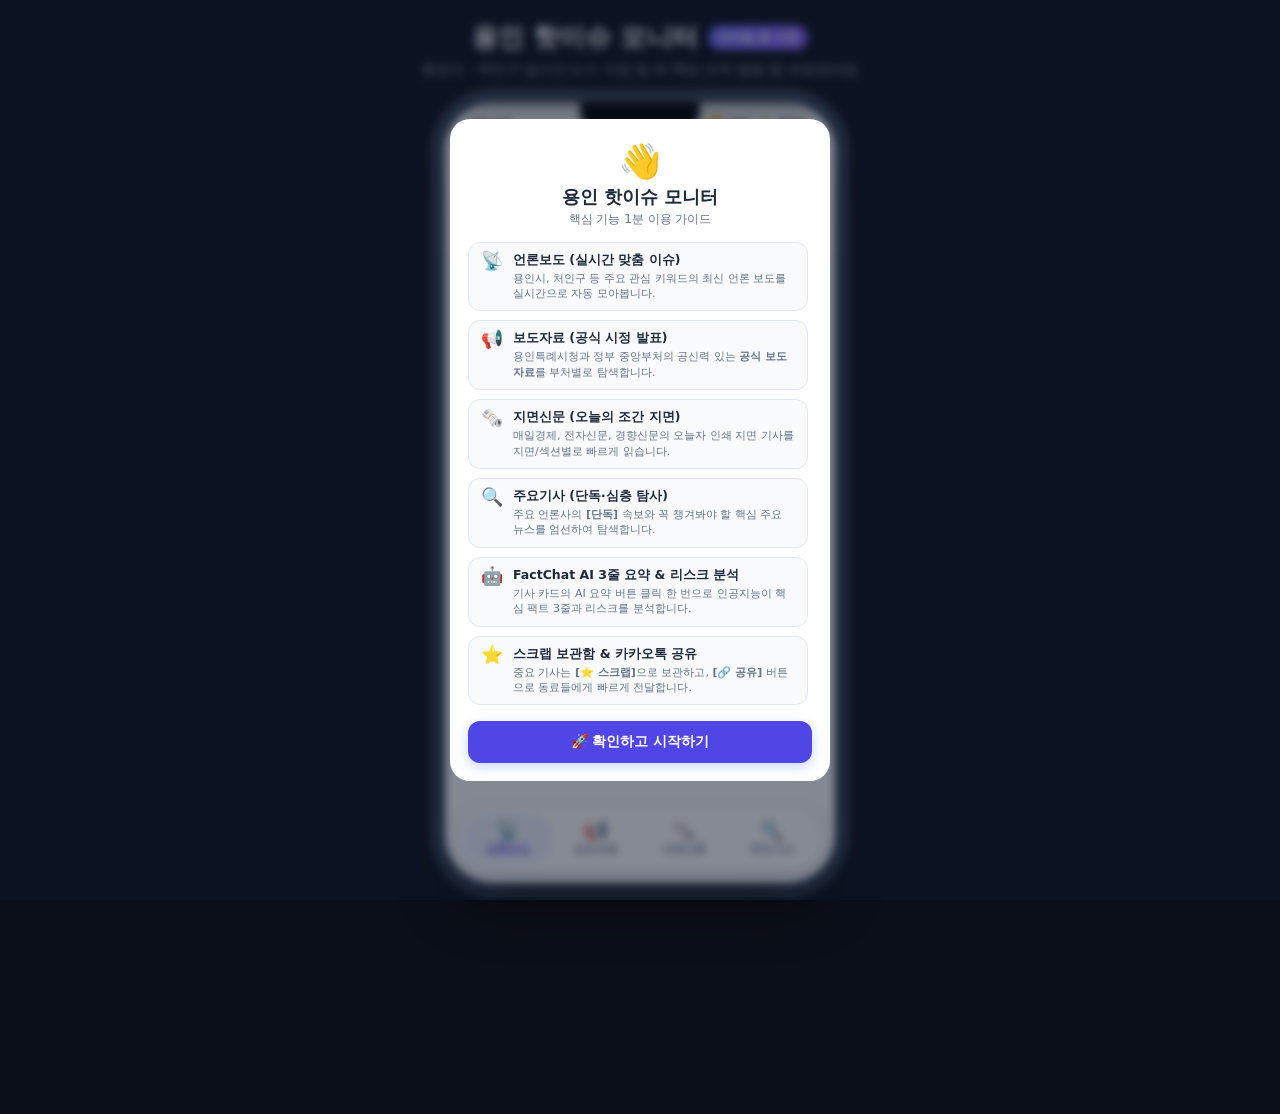
==== public/index.html @ 22effb54 "fix(paper): sort all sections by recency when 전체 면 is selected" ====
<!DOCTYPE html>
<html lang="ko">

<head>
  <meta charset="UTF-8">
  <meta name="viewport" content="width=device-width, initial-scale=1.0">
  <title>용인 핫이슈 모니터 - 모바일 앱 시연 프로토타입</title>

  <!-- PWA Meta Tags -->
  <link rel="manifest" href="manifest.json">
  <meta name="theme-color" content="#0b132b">
  <meta name="mobile-web-app-capable" content="yes">
  <meta name="apple-mobile-web-app-capable" content="yes">
  <meta name="apple-mobile-web-app-status-bar-style" content="black-translucent">
  <link rel="apple-touch-icon" href="apple-touch-icon.png">
  <link rel="icon" type="image/png" href="icon-512.png">
  <link rel="preconnect" href="https://fonts.googleapis.com">
  <link rel="preconnect" href="https://fonts.gstatic.com" crossorigin>
  <link
    href="https://fonts.googleapis.com/css2?family=Pretendard:wght@400;500;600;700;800&family=Outfit:wght@600;700;800&display=swap"
    rel="stylesheet">

  <!-- Modular Design System CSS -->
  <link rel="stylesheet" href="css/styles.css?v=3100">
</head>

<body>

  <div class="demo-header">
    <h1>용인 핫이슈 모니터 <span class="badge">모바일 앱 시연</span></h1>
    <p>용인시 · 처인구 실시간 뉴스 수집 및 AI 핵심 요약 알림 앱 프로토타입</p>
  </div>

  <!-- Mobile Frame Container -->
  <div class="phone-container">
    <div class="phone-notch"></div>

    <!-- Status Bar -->
    <div class="phone-status-bar">
      <span id="liveTime">09:41</span>
      <span>📶 5G 🔋 98%</span>
    </div>

    <!-- Simulated Push Notification Banner -->
    <div class="push-notification" id="pushBanner">
      <div class="push-icon">🔔</div>
      <div class="push-content">
        <div class="push-title">
          <span>[속보 알림] 처인구 이슈</span>
          <span class="push-time">방금 전</span>
        </div>
        <div class="push-desc">용인 처인구 반도체 클러스터 도로 확장 기본계획 최종 승인 발표!</div>
      </div>
    </div>

    <!-- App Main Screen -->
    <div class="app-screen">

      <!-- Top Header -->
      <div class="app-header">
        <div class="app-title-bar">
          <div class="app-logo">
            <img src="yongin_logo.png" alt="용인특례시 로고" class="app-logo-img">
            <div class="app-logo-text">이슈 알리미</div>
          </div>
          <div class="header-actions">
            <button class="icon-btn" onclick="switchNavTab('bookmark', this)" title="보관함 모아보기"
              style="position: relative;">
              ⭐
              <span id="headerScrapBadge"
                style="position: absolute; top: -4px; right: -4px; background: #EF4444; color: #FFF; font-size: 10px; font-weight: 800; padding: 1px 5px; border-radius: 10px; display: none;">0</span>
            </button>
            <button class="icon-btn" onclick="toggleSettingsModal()" title="알림 및 키워드 설정">
              ⚙️
            </button>
          </div>
        </div>

        <!-- Keyword Chips (Shown on realtime feed tab) -->
        <div class="keyword-chips" id="keywordChips">
          <!-- Rendered dynamically by app.js -->
        </div>
      </div>

      <!-- Paper View Header (Shown only on paper tab) -->
      <div class="etnews-header" id="etnewsHeader" style="display: none;">
        <div class="paper-provider-bar" id="paperProviderChips"
          style="display: flex; gap: 6px; overflow-x: auto; padding-bottom: 6px; margin-bottom: 6px;">
          <!-- Paper selection chips rendered by app.js -->
        </div>

        <div class="etnews-date-bar">
          <div class="etnews-date-label">
            <span>📅 지면 날짜:</span>
            <input type="date" id="etnewsDatePicker" onchange="onPaperDateChange(this.value)">
          </div>
          <button class="etnews-today-btn" onclick="setPaperToday()">오늘 자</button>
        </div>
        <div class="etnews-section-chips" id="etnewsSectionChips">
          <!-- Rendered dynamically -->
        </div>
      </div>

      <!-- Press View Header (Shown only on press tab for ministry chips) -->
      <div class="etnews-header" id="pressHeader" style="display: none; padding-top: 10px; padding-bottom: 10px;">
        <div class="etnews-section-chips" id="pressDeptChips">
          <!-- Rendered dynamically by app.js -->
        </div>
      </div>

      <!-- Top Refresh Progress Indicator -->
      <div class="refresh-progress-bar" id="refreshProgressBar"></div>

      <!-- Pull To Refresh Banner (Persistent across all tabs) -->
      <div class="ptr-banner" id="ptrBanner">
        <div class="ptr-status-indicator">
          <div class="ptr-icon-wrap">
            <svg class="ptr-icon ptr-arrow-svg" viewBox="0 0 24 24" width="16" height="16" fill="none" stroke="currentColor" stroke-width="2.2" stroke-linecap="round" stroke-linejoin="round">
              <line x1="12" y1="5" x2="12" y2="19"></line>
              <polyline points="19 12 12 19 5 12"></polyline>
            </svg>
            <svg class="ptr-icon ptr-spinner-svg" viewBox="0 0 24 24" width="16" height="16" fill="none">
              <circle cx="12" cy="12" r="9" stroke="currentColor" stroke-width="2.4" stroke-opacity="0.25"/>
              <path d="M12 3 A9 9 0 0 1 21 12" stroke="currentColor" stroke-width="2.4" stroke-linecap="round"/>
            </svg>
            <svg class="ptr-icon ptr-check-svg" viewBox="0 0 24 24" width="16" height="16" fill="none" stroke="currentColor" stroke-width="2.5" stroke-linecap="round" stroke-linejoin="round">
              <polyline points="20 6 9 17 4 12"></polyline>
            </svg>
          </div>
          <span class="ptr-text">아래로 당겨서 새로고침</span>
        </div>
      </div>

      <!-- Feed Container -->
      <div class="feed-container" id="feedContainer">
        <!-- Rendered dynamically by app.js -->
      </div>

      <!-- Bottom Navigation Bar (4 Main Content Categories) -->
      <div class="app-bottom-nav">
        <button class="nav-item active" data-tab="feed" onclick="switchNavTab('feed', this)">
          <span class="nav-icon">📡</span>
          <span>언론보도</span>
        </button>
        <button class="nav-item" data-tab="press" onclick="switchNavTab('press', this)">
          <span class="nav-icon">📢</span>
          <span>보도자료</span>
        </button>
        <button class="nav-item" data-tab="paper" onclick="switchNavTab('paper', this)">
          <span class="nav-icon">🗞️</span>
          <span>지면신문</span>
        </button>
        <button class="nav-item" data-tab="exclusive" onclick="switchNavTab('exclusive', this)">
          <span class="nav-icon">🔍</span>
          <span>주요기사</span>
        </button>
      </div>

      <!-- Bottom Sheet Modal for Notification & Keyword Settings -->
      <div class="modal-overlay" id="settingsModal">
        <div class="modal-content">
          <div class="modal-head">
            <h3>⚙️ 모니터링 & 키워드 설정</h3>
            <button class="modal-close" onclick="toggleSettingsModal()">✕</button>
          </div>

          <div style="margin-top: 4px;">
            <h4 style="font-size: 13px; font-weight: 700; color: var(--text-main); margin-bottom: 8px;">📌 모니터링 키워드 관리
            </h4>
            <div style="display: flex; gap: 6px; flex-wrap: wrap;" id="settingsKeywordChips">
              <!-- Dynamically rendered -->
            </div>
          </div>

          <!-- FactChat API Key Setting Section -->
          <div style="margin-top: 16px; padding-top: 14px; border-top: 1px solid #E2E8F0;">
            <div style="display: flex; align-items: center; justify-content: space-between; margin-bottom: 6px;">
              <h4
                style="font-size: 13px; font-weight: 700; color: var(--text-main); display: flex; align-items: center; gap: 4px;">
                🔑 사내 FactChat API 개인 키 설정
              </h4>
              <span id="factchatKeyBadge" class="api-key-badge warning">⚠️ 키 입력 필요</span>
            </div>

            <div style="display: flex; gap: 6px; margin-bottom: 6px;">
              <div style="position: relative; flex: 1;">
                <input type="password" id="factchatApiKeyInput" value="" placeholder="사내 FactChat API 키 입력"
                  style="width: 100%; padding: 8px 30px 8px 10px; border: 1px solid #CBD5E1; border-radius: 8px; font-size: 12px; font-family: monospace;">
                <button type="button" onclick="togglePasswordVisibility()"
                  style="position: absolute; right: 8px; top: 50%; transform: translateY(-50%); background: none; border: none; font-size: 14px; cursor: pointer; color: #64748B;"
                  title="키 보이기/숨기기">👁️</button>
              </div>
              <button type="button" onclick="saveFactchatKey()"
                style="background: var(--primary); color: white; border: none; padding: 0 12px; border-radius: 8px; font-size: 12px; font-weight: 700; cursor: pointer;">저장</button>
            </div>

            <!-- Key Guidance Box -->
            <div class="api-guidance-box">
              💡 <strong>사내 FactChat API 키가 없으신가요?</strong><br>
              사내 포털에서 개인 발급키를 발급받아 입력하시면 AI 3줄 요약이 가동됩니다.
            </div>

            <!-- Install Guide Button -->
            <div style="margin-top: 14px; padding-top: 12px; border-top: 1px solid #E2E8F0; text-align: center;">
              <button type="button" onclick="openInstallModal()"
                style="width: 100%; background: linear-gradient(135deg, #2563EB, #1D4ED8); color: white; border: none; padding: 10px 14px; border-radius: 10px; font-size: 12.5px; font-weight: 700; cursor: pointer; box-shadow: 0 4px 10px rgba(37,99,235,0.2);">
                📲 스마트폰 홈 화면에 바로가기 앱 추가 (가이드)
              </button>
            </div>

            <!-- Reset Cache Button for Testing First-Time Experience -->
            <div style="margin-top: 10px; text-align: center;">
              <button type="button" onclick="resetAppCache()"
                style="background: #F1F5F9; color: #475569; border: 1px solid #CBD5E1; padding: 7px 14px; border-radius: 8px; font-size: 11.5px; font-weight: 700; cursor: pointer;">
                🧹 로컬 저장소 캐시 초기화
              </button>
            </div>
          </div>
        </div>
      </div>

    </div>
  </div>

  <!-- First-Time User Onboarding Guide Modal -->
  <div class="modal-overlay" id="onboardingModal" style="z-index: 10000; align-items: center; justify-content: center; padding: 16px;">
    <div class="modal-content" style="max-width: 380px; width: 100%; padding: 22px 18px 18px; border-radius: 20px; text-align: center; max-height: 85vh; display: flex; flex-direction: column;">
      
      <div style="font-size: 34px; margin-bottom: 4px;">👋</div>
      <h3 style="font-size: 18px; font-weight: 800; color: var(--text-main); margin-bottom: 2px;">용인 핫이슈 모니터</h3>
      <p style="font-size: 12px; color: var(--text-sub); margin-bottom: 14px;">핵심 기능 1분 이용 가이드</p>

      <div style="display: flex; flex-direction: column; gap: 9px; text-align: left; margin-bottom: 16px; overflow-y: auto; padding-right: 4px; flex: 1;">
        
        <!-- 1. 언론보도 -->
        <div style="display: flex; gap: 10px; align-items: flex-start; background: #F8FAFC; padding: 9px 12px; border-radius: 12px; border: 1px solid #E2E8F0;">
          <span style="font-size: 18px; line-height: 1;">📡</span>
          <div>
            <div style="font-size: 12.5px; font-weight: 700; color: #1E293B;">언론보도 (실시간 맞춤 이슈)</div>
            <div style="font-size: 11px; color: #64748B; margin-top: 2px; line-height: 1.4;">용인시, 처인구 등 주요 관심 키워드의 최신 언론 보도를 실시간으로 자동 모아봅니다.</div>
          </div>
        </div>

        <!-- 2. 보도자료 -->
        <div style="display: flex; gap: 10px; align-items: flex-start; background: #F8FAFC; padding: 9px 12px; border-radius: 12px; border: 1px solid #E2E8F0;">
          <span style="font-size: 18px; line-height: 1;">📢</span>
          <div>
            <div style="font-size: 12.5px; font-weight: 700; color: #1E293B;">보도자료 (공식 시정 발표)</div>
            <div style="font-size: 11px; color: #64748B; margin-top: 2px; line-height: 1.4;">용인특례시청과 정부 중앙부처의 공신력 있는 <strong>공식 보도자료</strong>를 부처별로 탐색합니다.</div>
          </div>
        </div>

        <!-- 3. 지면신문 -->
        <div style="display: flex; gap: 10px; align-items: flex-start; background: #F8FAFC; padding: 9px 12px; border-radius: 12px; border: 1px solid #E2E8F0;">
          <span style="font-size: 18px; line-height: 1;">🗞️</span>
          <div>
            <div style="font-size: 12.5px; font-weight: 700; color: #1E293B;">지면신문 (오늘의 조간 지면)</div>
            <div style="font-size: 11px; color: #64748B; margin-top: 2px; line-height: 1.4;">매일경제, 전자신문, 경향신문의 오늘자 인쇄 지면 기사를 지면/섹션별로 빠르게 읽습니다.</div>
          </div>
        </div>

        <!-- 4. 주요기사 -->
        <div style="display: flex; gap: 10px; align-items: flex-start; background: #F8FAFC; padding: 9px 12px; border-radius: 12px; border: 1px solid #E2E8F0;">
          <span style="font-size: 18px; line-height: 1;">🔍</span>
          <div>
            <div style="font-size: 12.5px; font-weight: 700; color: #1E293B;">주요기사 (단독·심층 탐사)</div>
            <div style="font-size: 11px; color: #64748B; margin-top: 2px; line-height: 1.4;">주요 언론사의 <strong>[단독]</strong> 속보와 꼭 챙겨봐야 할 핵심 주요 뉴스를 엄선하여 탐색합니다.</div>
          </div>
        </div>

        <!-- 5. FactChat AI 3줄 요약 -->
        <div style="display: flex; gap: 10px; align-items: flex-start; background: #F8FAFC; padding: 9px 12px; border-radius: 12px; border: 1px solid #E2E8F0;">
          <span style="font-size: 18px; line-height: 1;">🤖</span>
          <div>
            <div style="font-size: 12.5px; font-weight: 700; color: #1E293B;">FactChat AI 3줄 요약 & 리스크 분석</div>
            <div style="font-size: 11px; color: #64748B; margin-top: 2px; line-height: 1.4;">기사 카드의 AI 요약 버튼 클릭 한 번으로 인공지능이 핵심 팩트 3줄과 리스크를 분석합니다.</div>
          </div>
        </div>

        <!-- 6. 스크랩 & 카톡 공유 -->
        <div style="display: flex; gap: 10px; align-items: flex-start; background: #F8FAFC; padding: 9px 12px; border-radius: 12px; border: 1px solid #E2E8F0;">
          <span style="font-size: 18px; line-height: 1;">⭐</span>
          <div>
            <div style="font-size: 12.5px; font-weight: 700; color: #1E293B;">스크랩 보관함 & 카카오톡 공유</div>
            <div style="font-size: 11px; color: #64748B; margin-top: 2px; line-height: 1.4;">중요 기사는 <strong>[⭐ 스크랩]</strong>으로 보관하고, <strong>[🔗 공유]</strong> 버튼으로 동료들에게 빠르게 전달합니다.</div>
          </div>
        </div>

      </div>

      <button type="button" onclick="closeOnboardingModal()"
        style="width: 100%; background: var(--primary); color: white; border: none; padding: 12px; border-radius: 12px; font-size: 14px; font-weight: 800; cursor: pointer; box-shadow: 0 4px 12px rgba(37,99,235,0.25);">
        🚀 확인하고 시작하기
      </button>

    </div>
  </div>

  <!-- Smartphone Home Screen Install Guide Modal -->
  <div class="modal-overlay" id="installModal" style="z-index: 10001; align-items: center; justify-content: center; padding: 16px;">
    <div class="modal-content" style="max-width: 400px; width: 100%; padding: 22px 18px 18px; border-radius: 20px; text-align: center; max-height: 88vh; display: flex; flex-direction: column;">
      
      <div style="display: flex; justify-content: space-between; align-items: center; margin-bottom: 12px;">
        <h3 style="font-size: 17px; font-weight: 800; color: var(--text-main); margin: 0;">📲 홈 화면 앱 추가 안내</h3>
        <button type="button" onclick="closeInstallModal()" style="background: none; border: none; font-size: 20px; cursor: pointer; color: #94A3B8;">✕</button>
      </div>

      <div style="display: flex; gap: 8px; margin-bottom: 14px; background: #F1F5F9; padding: 4px; border-radius: 10px;">
        <button id="tabIosBtn" onclick="switchInstallTab('ios')" style="flex: 1; padding: 8px; border: none; border-radius: 8px; font-size: 12px; font-weight: 700; background: white; color: #1E293B; cursor: pointer; box-shadow: 0 2px 4px rgba(0,0,0,0.06);">🍏 아이폰 (iOS)</button>
        <button id="tabAndroidBtn" onclick="switchInstallTab('android')" style="flex: 1; padding: 8px; border: none; border-radius: 8px; font-size: 12px; font-weight: 700; background: transparent; color: #64748B; cursor: pointer;">🤖 안드로이드 (삼성/크롬)</button>
      </div>

      <!-- iOS Guide -->
      <div id="installIosGuide" style="text-align: left; font-size: 12px; line-height: 1.5; color: #334155; overflow-y: auto; flex: 1; padding-right: 4px;">
        <div style="background: #EFF6FF; border: 1px solid #BFDBFE; padding: 10px; border-radius: 10px; margin-bottom: 10px; color: #1E40AF; font-size: 11.5px;">
          💡 <strong>카카오톡 링크로 접속하셨나요?</strong><br>
          우측 하단 [···] 터치 ➔ <strong>[다른 브라우저(Safari)로 열기]</strong>를 선택한 후 진행해 주세요!
        </div>
        <div style="display: flex; flex-direction: column; gap: 9px;">
          <div style="display: flex; gap: 10px; align-items: center; background: #F8FAFC; padding: 10px; border-radius: 10px; border: 1px solid #E2E8F0;">
            <span style="font-size: 20px;">1️⃣</span>
            <div>Safari 하단 중앙 <strong>공유 버튼 (⬆️)</strong> 클릭</div>
          </div>
          <div style="display: flex; gap: 10px; align-items: center; background: #F8FAFC; padding: 10px; border-radius: 10px; border: 1px solid #E2E8F0;">
            <span style="font-size: 20px;">2️⃣</span>
            <div>메뉴를 스크롤하여 <strong>[홈 화면에 추가 ➕]</strong> 선택</div>
          </div>
          <div style="display: flex; gap: 10px; align-items: center; background: #F8FAFC; padding: 10px; border-radius: 10px; border: 1px solid #E2E8F0;">
            <span style="font-size: 20px;">3️⃣</span>
            <div>우측 상단 <strong>[추가]</strong> 터치 ➔ 바탕화면에 앱 생성!</div>
          </div>
        </div>
      </div>

      <!-- Android Guide -->
      <div id="installAndroidGuide" style="display: none; text-align: left; font-size: 12px; line-height: 1.5; color: #334155; overflow-y: auto; flex: 1; padding-right: 4px;">
        <div style="background: #EFF6FF; border: 1px solid #BFDBFE; padding: 10px; border-radius: 10px; margin-bottom: 10px; color: #1E40AF; font-size: 11.5px;">
          💡 <strong>카카오톡 링크로 접속하셨나요?</strong><br>
          우측 하단 [···] 터치 ➔ <strong>[다른 브라우저(삼성인터넷/Chrome)로 열기]</strong>를 선택해 주세요!
        </div>
        <div style="display: flex; flex-direction: column; gap: 9px;">
          <div style="display: flex; gap: 10px; align-items: center; background: #F8FAFC; padding: 10px; border-radius: 10px; border: 1px solid #E2E8F0;">
            <span style="font-size: 20px;">1️⃣</span>
            <div>브라우저 <strong>메뉴 버튼 (⋮ 또는 ≡)</strong> 클릭</div>
          </div>
          <div style="display: flex; gap: 10px; align-items: center; background: #F8FAFC; padding: 10px; border-radius: 10px; border: 1px solid #E2E8F0;">
            <span style="font-size: 20px;">2️⃣</span>
            <div><strong>[현재 페이지 추가]</strong> ➔ <strong>[홈 화면]</strong> (또는 <strong>[앱 설치]</strong>)</div>
          </div>
          <div style="display: flex; gap: 10px; align-items: center; background: #F8FAFC; padding: 10px; border-radius: 10px; border: 1px solid #E2E8F0;">
            <span style="font-size: 20px;">3️⃣</span>
            <div><strong>[추가]</strong> 터치 ➔ 바탕화면에 바로가기 생성!</div>
          </div>
        </div>
      </div>

      <button type="button" onclick="closeInstallModal()"
        style="margin-top: 14px; width: 100%; background: #475569; color: white; border: none; padding: 11px; border-radius: 10px; font-size: 13px; font-weight: 700; cursor: pointer;">
        닫기
      </button>

    </div>
  </div>

  <!-- Deep Module Scripts -->
  <script src="js/storage.js?v=3100"></script>
  <script src="js/api.js?v=3100"></script>
  <script src="js/app.js?v=3200"></script>
</body>

</html>
---- public/css/styles.css ----
:root {
  --primary: #4F46E5;
  --primary-hover: #4338CA;
  --primary-light: #EEF2FF;
  --accent-red: #EF4444;
  --accent-green: #10B981;
  --bg-dark: #0F172A;
  --card-bg: #FFFFFF;
  --text-main: #1E293B;
  --text-sub: #64748B;
  --text-light: #94A3B8;
  --border-color: #E2E8F0;
}

* { box-sizing: border-box; margin: 0; padding: 0; font-family: 'Pretendard', -apple-system, BlinkMacSystemFont, system-ui, Roboto, sans-serif; }

body {
  background-color: #0B0F19;
  color: #F8FAFC;
  min-height: 100vh;
  display: flex;
  flex-direction: column;
  align-items: center;
  justify-content: center;
  padding: 20px;
}

.demo-header {
  text-align: center;
  margin-bottom: 24px;
}

.demo-header h1 {
  font-size: 26px;
  font-weight: 800;
  color: #FFFFFF;
  margin-bottom: 6px;
  display: flex;
  align-items: center;
  justify-content: center;
  gap: 10px;
}

.demo-header h1 .badge {
  background: linear-gradient(135deg, #6366F1, #8B5CF6);
  font-size: 12px;
  padding: 4px 10px;
  border-radius: 20px;
  font-weight: 700;
}

.demo-header p {
  color: #94A3B8;
  font-size: 14px;
}

/* Mobile Device Outer Frame */
.phone-container {
  position: relative;
  width: 390px;
  height: 780px;
  background: #1E293B;
  border-radius: 48px;
  box-shadow: 0 25px 60px -15px rgba(0, 0, 0, 0.7), 0 0 0 12px #334155, 0 0 0 14px #475569;
  overflow: hidden;
  display: flex;
  flex-direction: column;
}

/* Status Bar */
.phone-status-bar {
  height: 44px;
  background: #FFFFFF;
  display: flex;
  justify-content: space-between;
  align-items: center;
  padding: 0 24px;
  font-size: 14px;
  font-weight: 700;
  color: #0F172A;
  z-index: 10;
}

.phone-notch {
  width: 120px;
  height: 24px;
  background: #000000;
  border-radius: 0 0 14px 14px;
  position: absolute;
  top: 0;
  left: 50%;
  transform: translateX(-50%);
  z-index: 11;
}

/* Simulated Push Notification Banner */
.push-notification {
  position: absolute;
  top: 12px;
  left: 16px;
  right: 16px;
  background: rgba(15, 23, 42, 0.95);
  backdrop-filter: blur(10px);
  border: 1px solid rgba(255, 255, 255, 0.15);
  border-radius: 18px;
  padding: 14px;
  box-shadow: 0 12px 30px rgba(0, 0, 0, 0.4);
  z-index: 100;
  display: flex;
  align-items: flex-start;
  gap: 12px;
  transform: translateY(-120%);
  transition: transform 0.4s cubic-bezier(0.175, 0.885, 0.32, 1.275);
}

.push-notification.show {
  transform: translateY(0);
}

.push-icon {
  width: 36px;
  height: 36px;
  background: linear-gradient(135deg, #EF4444, #F59E0B);
  border-radius: 10px;
  display: flex;
  align-items: center;
  justify-content: center;
  font-size: 18px;
  flex-shrink: 0;
}

.push-content {
  flex: 1;
}

.push-title {
  font-size: 13px;
  font-weight: 700;
  color: #FFFFFF;
  display: flex;
  justify-content: space-between;
  margin-bottom: 2px;
}

.push-time {
  font-size: 11px;
  color: #94A3B8;
  font-weight: 400;
}

.push-desc {
  font-size: 12px;
  color: #CBD5E1;
  line-height: 1.4;
}

/* Main App Screen */
.app-screen {
  flex: 1;
  min-height: 0;
  max-height: 100%;
  background: #F8FAFC;
  display: flex;
  flex-direction: column;
  overflow: hidden;
  position: relative;
}

/* App Header */
.app-header {
  background: #FFFFFF;
  padding: 12px 16px 10px;
  border-bottom: 1px solid #E2E8F0;
  flex-shrink: 0;
}

.app-title-bar {
  display: flex;
  align-items: center;
  justify-content: space-between;
  margin-bottom: 10px;
}

.app-logo {
  display: flex;
  align-items: center;
  gap: 8px;
}

.app-logo-img {
  height: 25px;
  width: auto;
  object-fit: contain;
  display: block;
}

.app-logo-text {
  font-size: 15px;
  font-weight: 800;
  color: #1E293B;
  letter-spacing: -0.03em;
  line-height: 25px;
  display: flex;
  align-items: center;
}

.header-actions {
  display: flex;
  align-items: center;
  gap: 10px;
}

.icon-btn {
  background: #F1F5F9;
  border: none;
  width: 36px;
  height: 36px;
  border-radius: 50%;
  display: flex;
  align-items: center;
  justify-content: center;
  font-size: 16px;
  cursor: pointer;
  position: relative;
  transition: background 0.2s;
}

.icon-btn:hover { background: #E2E8F0; }

.icon-btn .badge-dot {
  position: absolute;
  top: 6px;
  right: 6px;
  width: 8px;
  height: 8px;
  background: var(--accent-red);
  border-radius: 50%;
}

/* Keyword Pill Badges */
.keyword-chips {
  display: flex;
  flex-wrap: wrap;
  align-items: center;
  gap: 8px 6px;
  padding: 4px 0 6px 0;
  max-width: 100%;
}

.chip {
  background: #F1F5F9;
  color: #334155;
  padding: 6px 12px;
  border-radius: 18px;
  font-size: 13px;
  font-weight: 600;
  white-space: nowrap;
  display: inline-flex;
  align-items: center;
  gap: 4px;
  cursor: pointer;
  border: 1px solid #E2E8F0;
  transition: all 0.2s ease;
}

.chip:hover {
  background: #E2E8F0;
  color: #0F172A;
}

.chip.active {
  background: var(--primary, #0052CC);
  color: #FFFFFF;
  border-color: var(--primary, #0052CC);
  box-shadow: 0 2px 6px rgba(0, 82, 204, 0.25);
}

.chip-delete {
  margin-left: 4px;
  font-weight: 700;
  font-size: 12px;
  color: #94A3B8;
  cursor: pointer;
  border-radius: 50%;
  width: 16px;
  height: 16px;
  display: inline-flex;
  align-items: center;
  justify-content: center;
  transition: all 0.2s;
}

.chip.active .chip-delete {
  color: rgba(255, 255, 255, 0.8);
}

.chip.active .chip-delete:hover {
  color: #FFFFFF;
  background: rgba(255, 255, 255, 0.2);
}

.chip-add {
  background: #EFF6FF;
  color: #2563EB;
  border: 1px dashed #93C5FD;
  padding: 6px 12px;
  border-radius: 18px;
  font-size: 12px;
  font-weight: 700;
  cursor: pointer;
  display: inline-flex;
  align-items: center;
  transition: all 0.2s ease;
}

.chip-add:hover {
  background: #DBEAFE;
}

.chip-delete:hover {
  color: #EF4444 !important;
  background: rgba(239, 68, 68, 0.15);
}

.chip.active .chip-delete:hover {
  color: #FFFFFF !important;
  background: rgba(255, 255, 255, 0.25);
}

.chip-add {
  background: #F1F5F9;
  color: var(--text-sub);
  padding: 5px 10px;
  border-radius: 16px;
  font-size: 12px;
  font-weight: 600;
  border: 1px dashed #CBD5E1;
  cursor: pointer;
}

/* Category Tabs */
.category-tabs {
  display: flex;
  background: #FFFFFF;
  border-bottom: 1px solid #E2E8F0;
  padding: 0 8px;
}

.tab-btn {
  flex: 1;
  padding: 12px 0;
  text-align: center;
  background: none;
  border: none;
  font-size: 13px;
  font-weight: 600;
  color: var(--text-sub);
  cursor: pointer;
  position: relative;
  transition: color 0.2s;
}

.tab-btn.active {
  color: var(--primary);
  font-weight: 800;
}

.tab-btn.active::after {
  content: '';
  position: absolute;
  bottom: 0;
  left: 15%;
  right: 15%;
  height: 3px;
  background: var(--primary);
  border-radius: 3px 3px 0 0;
}

/* Feed Container */
.feed-container {
  flex: 1;
  min-height: 0;
  overflow-y: auto;
  -webkit-overflow-scrolling: touch;
  padding: 12px 12px 90px 12px;
  display: flex;
  flex-direction: column;
  gap: 12px;
}

/* Top Refresh Progress Indicator */
.refresh-progress-bar {
  width: 100%;
  height: 2.5px;
  background: transparent;
  overflow: hidden;
  display: none;
  z-index: 99;
}

.refresh-progress-bar.active {
  display: block;
}

.refresh-progress-bar.active::after {
  content: '';
  display: block;
  height: 100%;
  width: 45%;
  background: linear-gradient(90deg, transparent, #4F46E5, #06B6D4, #3B82F6, transparent);
  animation: progressSlide 1.1s cubic-bezier(0.4, 0, 0.2, 1) infinite;
}

@keyframes progressSlide {
  0% { transform: translateX(-100%); }
  100% { transform: translateX(300%); }
}

/* Pull To Refresh (PTR) Header Integrated Sync Ribbon */
.ptr-banner {
  height: 0;
  opacity: 0;
  overflow: hidden;
  display: flex;
  align-items: center;
  justify-content: center;
  width: 100%;
  background: #F8FAFC;
  border-bottom: 1px solid #E2E8F0;
  border-top: none;
  border-left: none;
  border-right: none;
  border-radius: 0;
  color: #475569;
  font-size: 12px;
  font-weight: 600;
  letter-spacing: -0.015em;
  transition: height 0.28s cubic-bezier(0.16, 1, 0.3, 1), opacity 0.22s ease;
  margin: 0;
  flex-shrink: 0;
  z-index: 90;
  box-sizing: border-box;
}

.ptr-banner.pulling {
  transition: none !important;
}

.ptr-banner.refreshing {
  height: 38px !important;
  opacity: 1 !important;
  background: linear-gradient(180deg, #F8FAFC 0%, #F1F5F9 100%);
  color: #1E293B;
  border-bottom: 1px solid #CBD5E1;
}

.ptr-banner.success {
  height: 38px !important;
  opacity: 1 !important;
  background: #F0FDF4;
  border-bottom: 1px solid #BBF7D0;
  color: #15803D;
}

.ptr-banner .ptr-status-indicator {
  display: flex;
  align-items: center;
  justify-content: center;
  gap: 7px;
}

.ptr-banner .ptr-icon-wrap {
  width: 16px;
  height: 16px;
  display: flex;
  align-items: center;
  justify-content: center;
  position: relative;
}

.ptr-banner .ptr-arrow-svg {
  display: inline-block;
  color: #64748B;
  transition: transform 0.2s cubic-bezier(0.4, 0, 0.2, 1), color 0.2s ease;
}

.ptr-banner.release .ptr-arrow-svg {
  transform: rotate(180deg);
  color: #2563EB;
}

.ptr-banner .ptr-spinner-svg {
  display: none;
  color: #2563EB;
}

.ptr-banner .ptr-check-svg {
  display: none;
  color: #16A34A;
}

.ptr-banner.refreshing .ptr-arrow-svg {
  display: none;
}

.ptr-banner.refreshing .ptr-spinner-svg {
  display: inline-block;
  animation: ptrSpin 0.7s linear infinite;
}

.ptr-banner.success .ptr-arrow-svg,
.ptr-banner.success .ptr-spinner-svg {
  display: none;
}

.ptr-banner.success .ptr-check-svg {
  display: inline-block;
  animation: ptrPop 0.25s cubic-bezier(0.175, 0.885, 0.32, 1.275);
}

@keyframes ptrPop {
  0% { transform: scale(0.6); opacity: 0; }
  100% { transform: scale(1); opacity: 1; }
}

@keyframes ptrSpin {
  100% { transform: rotate(360deg); }
}

/* Real-time Status Banner */
.realtime-bar {
  display: flex;
  align-items: center;
  justify-content: space-between;
  background: #EFF6FF;
  border: 1px solid #BFDBFE;
  padding: 8px 12px;
  border-radius: 10px;
  font-size: 12px;
  color: #1E40AF;
  font-weight: 600;
  transition: all 0.25s ease;
}

.realtime-bar.refreshing {
  background: linear-gradient(135deg, #EEF2FF 0%, #E0E7FF 100%);
  border-color: #A5B4FC;
  color: #4338CA;
  box-shadow: 0 2px 8px rgba(79, 70, 229, 0.08);
}

.realtime-bar.refreshing .live-dot {
  background: #4F46E5 !important;
  animation: liveDotPulse 0.6s infinite alternate !important;
}

@keyframes liveDotPulse {
  0% { transform: scale(0.9); opacity: 0.6; }
  100% { transform: scale(1.3); opacity: 1; box-shadow: 0 0 8px rgba(79, 70, 229, 0.6); }
}

.realtime-indicator {
  display: flex;
  align-items: center;
  gap: 6px;
}

.live-dot {
  width: 8px;
  height: 8px;
  background: var(--accent-green);
  border-radius: 50%;
  animation: pulse 1.5s infinite;
}

@keyframes pulse {
  0% { transform: scale(0.95); box-shadow: 0 0 0 0 rgba(16, 185, 129, 0.7); }
  70% { transform: scale(1); box-shadow: 0 0 0 6px rgba(16, 185, 129, 0); }
  100% { transform: scale(0.95); box-shadow: 0 0 0 0 rgba(16, 185, 129, 0); }
}

.spin-icon {
  display: inline-block;
  animation: spin 0.8s linear infinite;
}

@keyframes spin {
  100% { transform: rotate(360deg); }
}

/* Floating New Issues Toast Banner */
.new-issues-toast {
  position: sticky;
  top: 8px;
  z-index: 120;
  margin: 6px auto 12px auto;
  width: 90%;
  background: linear-gradient(135deg, #1E40AF, #2563EB);
  color: #FFFFFF;
  padding: 10px 18px;
  border-radius: 24px;
  font-size: 12.5px;
  font-weight: 700;
  text-align: center;
  box-shadow: 0 8px 20px rgba(37, 99, 235, 0.35);
  cursor: pointer;
  animation: toastBounce 0.4s cubic-bezier(0.175, 0.885, 0.32, 1.275);
  transition: transform 0.15s ease, background 0.15s ease;
  display: flex;
  align-items: center;
  justify-content: center;
  gap: 6px;
}

.new-issues-toast:hover {
  transform: translateY(-2px) scale(1.02);
  background: linear-gradient(135deg, #1D4ED8, #3B82F6);
}

.new-issues-toast:active {
  transform: translateY(0) scale(0.98);
}

@keyframes toastBounce {
  0% { opacity: 0; transform: translateY(-16px) scale(0.9); }
  60% { opacity: 1; transform: translateY(3px) scale(1.03); }
  100% { transform: translateY(0) scale(1); }
}

/* Issue Card */
.issue-card {
  background: var(--card-bg);
  border-radius: 16px;
  padding: 16px;
  box-shadow: 0 4px 12px rgba(0, 0, 0, 0.03);
  border: 1px solid #E2E8F0;
  display: flex;
  flex-direction: column;
  gap: 12px;
  transition: transform 0.15s ease, box-shadow 0.15s ease;
  animation: cardFadeIn 0.3s ease-out;
}

@keyframes cardFadeIn {
  from { opacity: 0; transform: translateY(6px); }
  to { opacity: 1; transform: translateY(0); }
}


.issue-card:hover {
  box-shadow: 0 6px 16px rgba(0, 0, 0, 0.06);
}

.card-top {
  display: flex;
  align-items: center;
  justify-content: space-between;
}

.source-tag {
  display: inline-flex;
  align-items: center;
  gap: 4px;
  font-size: 11px;
  font-weight: 700;
  padding: 4px 10px;
  border-radius: 12px;
}

.source-news { background: #FFFBEB; color: #D97706; border: 1px solid #FDE68A; }
.source-youtube { background: #FEF2F2; color: #DC2626; border: 1px solid #FECACA; }
.source-sns { background: #EEF2FF; color: #4338CA; border: 1px solid #C7D2FE; }

.card-time {
  font-size: 11px;
  color: #94A3B8;
  font-weight: 500;
}

.card-title {
  font-size: 15px;
  font-weight: 700;
  color: #0F172A;
  line-height: 1.5;
  letter-spacing: -0.01em;
  word-break: break-all;
  overflow-wrap: break-word;
  white-space: normal;
  overflow: visible;
  text-overflow: clip;
}

/* AI 3-Line Summary Toggle Button & Box */
.ai-summary-toggle-btn {
  background: #EEF2FF;
  color: #4F46E5;
  border: 1px solid #C7D2FE;
  padding: 6px 14px;
  border-radius: 20px;
  font-size: 11.5px;
  font-weight: 700;
  cursor: pointer;
  display: inline-flex;
  align-items: center;
  gap: 5px;
  transition: all 0.2s cubic-bezier(0.4, 0, 0.2, 1);
  align-self: flex-start;
  box-shadow: 0 1px 2px rgba(79, 70, 229, 0.05);
}

.ai-summary-toggle-btn:hover {
  background: #E0E7FF;
  border-color: #A5B4FC;
  transform: translateY(-1px);
  box-shadow: 0 3px 8px rgba(79, 70, 229, 0.15);
}

.ai-summary-toggle-btn:active {
  transform: translateY(0);
}

.ai-summary-box {
  background: linear-gradient(180deg, #F8FAFC 0%, #F1F5F9 100%);
  border: 1px solid #E2E8F0;
  border-radius: 12px;
  padding: 12px 14px;
}

.ai-summary-head {
  display: flex;
  align-items: center;
  gap: 6px;
  font-size: 11.5px;
  font-weight: 800;
  color: #4F46E5;
  margin-bottom: 8px;
}

.ai-summary-list {
  list-style: none;
  display: flex;
  flex-direction: column;
  gap: 6px;
}

.ai-summary-list li {
  font-size: 12.5px;
  color: #334155;
  line-height: 1.5;
  display: flex;
  align-items: flex-start;
  gap: 6px;
}

.ai-summary-list li::before {
  content: '•';
  color: #6366F1;
  font-weight: 900;
  font-size: 14px;
  line-height: 1;
}

/* Card Footer Actions */
.card-footer {
  display: flex;
  align-items: center;
  justify-content: space-between;
  padding-top: 10px;
  border-top: 1px solid #F1F5F9;
  margin-top: 2px;
}

.card-btns {
  display: flex;
  align-items: center;
  gap: 6px;
}

.card-action-btn {
  background: #F8FAFC;
  border: 1px solid #E2E8F0;
  font-size: 11.5px;
  color: #64748B;
  font-weight: 600;
  display: inline-flex;
  align-items: center;
  gap: 4px;
  padding: 5px 10px;
  border-radius: 14px;
  cursor: pointer;
  transition: all 0.15s ease;
}

.card-action-btn:hover {
  background: #F1F5F9;
  color: #1E293B;
  border-color: #CBD5E1;
}

.card-action-btn.scrapped {
  background: #FEF3C7;
  color: #D97706;
  border-color: #FDE68A;
}

.link-btn {
  background: linear-gradient(135deg, #4F46E5, #3B82F6);
  color: #FFFFFF;
  border: none;
  padding: 7px 14px;
  border-radius: 18px;
  font-size: 11.5px;
  font-weight: 700;
  text-decoration: none;
  display: inline-flex;
  align-items: center;
  gap: 4px;
  box-shadow: 0 2px 6px rgba(79, 70, 229, 0.2);
  transition: all 0.2s ease;
}

.link-btn:hover {
  box-shadow: 0 4px 10px rgba(79, 70, 229, 0.35);
  transform: translateY(-1px);
}

/* App Floating Toast Notification */
.app-toast {
  position: absolute;
  bottom: 70px;
  left: 50%;
  transform: translateX(-50%) translateY(20px);
  background: rgba(15, 23, 42, 0.92);
  color: #FFFFFF;
  padding: 10px 18px;
  border-radius: 20px;
  font-size: 12px;
  font-weight: 600;
  box-shadow: 0 8px 20px rgba(0, 0, 0, 0.3);
  backdrop-filter: blur(8px);
  z-index: 300;
  opacity: 0;
  pointer-events: none;
  transition: all 0.3s cubic-bezier(0.175, 0.885, 0.32, 1.275);
  white-space: nowrap;
}

.app-toast.show {
  opacity: 1;
  transform: translateX(-50%) translateY(0);
}

/* Floating Dock Glassmorphic Bottom Navigation Bar */
.app-bottom-nav {
  position: absolute;
  bottom: calc(12px + env(safe-area-inset-bottom, 0px));
  left: 12px;
  right: 12px;
  height: 64px;
  background: rgba(255, 255, 255, 0.94);
  backdrop-filter: blur(16px);
  -webkit-backdrop-filter: blur(16px);
  border: 1px solid rgba(226, 232, 240, 0.9);
  border-radius: 32px;
  display: flex;
  align-items: center;
  justify-content: space-evenly;
  padding: 0 6px;
  box-shadow: 0 10px 28px -4px rgba(15, 23, 42, 0.14), 0 4px 12px -2px rgba(15, 23, 42, 0.08);
  z-index: 100;
}

.nav-item {
  flex: 1;
  display: flex;
  flex-direction: column;
  align-items: center;
  justify-content: center;
  gap: 2px;
  background: none;
  border: none;
  font-size: 11px;
  font-weight: 600;
  color: var(--text-sub);
  cursor: pointer;
  padding: 6px 0;
  border-radius: 20px;
  transition: all 0.2s cubic-bezier(0.4, 0, 0.2, 1);
  white-space: nowrap;
}

.nav-item:hover {
  background: rgba(241, 245, 249, 0.8);
}

.nav-item.active {
  color: var(--primary);
  font-weight: 800;
  background: rgba(238, 242, 255, 0.9);
}

.nav-icon {
  font-size: 19px;
  line-height: 1;
  transition: transform 0.2s ease;
}

.nav-item.active .nav-icon {
  transform: translateY(-1px) scale(1.1);
}

/* Modal / Bottom Sheet */
.modal-overlay {
  position: absolute;
  inset: 0;
  background: rgba(15, 23, 42, 0.5);
  backdrop-filter: blur(4px);
  -webkit-backdrop-filter: blur(4px);
  z-index: 9999;
  display: flex;
  align-items: flex-end;
  opacity: 0;
  pointer-events: none;
  transition: opacity 0.3s;
}

.modal-overlay.show {
  opacity: 1;
  pointer-events: auto;
}

.modal-content {
  width: 100%;
  background: #FFFFFF;
  border-radius: 24px 24px 0 0;
  padding: 20px 20px calc(20px + env(safe-area-inset-bottom, 0px)) 20px;
  transform: translateY(100%);
  transition: transform 0.3s cubic-bezier(0.175, 0.885, 0.32, 1.275);
  max-height: 88vh;
  overflow-y: auto;
}

.modal-overlay.show .modal-content {
  transform: translateY(0);
}

.modal-head {
  display: flex;
  align-items: center;
  justify-content: space-between;
  margin-bottom: 16px;
}

.modal-head h3 {
  font-size: 16px;
  font-weight: 800;
  color: var(--text-main);
}

.modal-close {
  background: none;
  border: none;
  font-size: 18px;
  color: var(--text-sub);
  cursor: pointer;
}

.setting-item {
  display: flex;
  align-items: center;
  justify-content: space-between;
  padding: 12px 0;
  border-bottom: 1px solid #F1F5F9;
}

.setting-info h4 {
  font-size: 14px;
  font-weight: 700;
  color: var(--text-main);
  margin-bottom: 2px;
}

.setting-info p {
  font-size: 11px;
  color: var(--text-sub);
}

.api-key-badge {
  font-size: 10px;
  font-weight: 700;
  padding: 2px 8px;
  border-radius: 10px;
}
.api-key-badge.active { background: #DEF7EC; color: #03543F; }
.api-key-badge.warning { background: #FDE8E8; color: #9B1C1C; }

.api-guidance-box {
  background: #F8FAFC;
  border: 1px dashed #CBD5E1;
  border-radius: 8px;
  padding: 8px 10px;
  font-size: 11px;
  color: #475569;
  line-height: 1.45;
}

/* Toggle Switch */
.switch {
  position: relative;
  display: inline-block;
  width: 44px;
  height: 24px;
}

.switch input { opacity: 0; width: 0; height: 0; }

.slider {
  position: absolute;
  cursor: pointer;
  inset: 0;
  background-color: #CBD5E1;
  transition: .3s;
  border-radius: 24px;
}

.slider:before {
  position: absolute;
  content: "";
  height: 18px;
  width: 18px;
  left: 3px;
  bottom: 3px;
  background-color: white;
  transition: .3s;
  border-radius: 50%;
}

input:checked + .slider { background-color: var(--primary); }
input:checked + .slider:before { transform: translateX(20px); }

/* Control Panel Outside Phone */
.controls-panel {
  margin-top: 24px;
  display: flex;
  gap: 12px;
}

.demo-btn {
  background: linear-gradient(135deg, #4F46E5, #6366F1);
  color: #FFF;
  border: none;
  padding: 12px 20px;
  border-radius: 12px;
  font-size: 14px;
  font-weight: 700;
  cursor: pointer;
  box-shadow: 0 4px 14px rgba(79, 70, 229, 0.4);
  transition: transform 0.2s, box-shadow 0.2s;
}

.demo-btn:hover {
  transform: translateY(-2px);
  box-shadow: 0 6px 20px rgba(79, 70, 229, 0.6);
}

.demo-btn-secondary {
  background: #334155;
  color: #F8FAFC;
  border: 1px solid #475569;
  box-shadow: none;
}

.demo-btn-secondary:hover {
  background: #475569;
}

/* Mobile Viewport & PWA Standalone Native Layout */
@media (max-width: 768px), (display-mode: standalone) {
  html, body {
    padding: 0 !important;
    margin: 0 !important;
    width: 100vw !important;
    height: 100vh !important;
    height: 100dvh !important;
    max-width: 100% !important;
    max-height: 100dvh !important;
    background-color: #F8FAFC !important;
    overflow: hidden !important;
    position: fixed !important;
    inset: 0 !important;
  }

  .demo-header,
  .controls-panel,
  .phone-notch,
  .phone-status-bar {
    display: none !important;
  }

  .phone-container {
    width: 100vw !important;
    height: 100vh !important;
    height: 100dvh !important;
    max-width: 100% !important;
    max-height: 100dvh !important;
    border-radius: 0 !important;
    box-shadow: none !important;
    border: none !important;
    overflow: hidden !important;
    position: fixed !important;
    inset: 0 !important;
    display: flex !important;
    flex-direction: column !important;
  }

  .app-screen {
    height: 100% !important;
    max-height: 100dvh !important;
    overflow: hidden !important;
  }

  .app-bottom-nav {
    position: fixed !important;
    bottom: calc(12px + env(safe-area-inset-bottom, 0px)) !important;
    left: 12px !important;
    right: 12px !important;
    z-index: 1000 !important;
  }

  .modal-overlay {
    position: fixed !important;
    inset: 0 !important;
    z-index: 9999 !important;
  }
}

/* ETNews Header & Date Bar */
.etnews-header {
  background: #FFFFFF;
  border-bottom: 1px solid #E2E8F0;
  padding: 10px 14px;
  display: flex;
  flex-direction: column;
  gap: 8px;
  flex-shrink: 0;
}

.etnews-date-bar {
  display: flex;
  align-items: center;
  justify-content: space-between;
  gap: 10px;
}

.etnews-date-label {
  display: flex;
  align-items: center;
  gap: 6px;
  font-size: 13px;
  font-weight: 700;
  color: #1E293B;
}

.etnews-date-label input[type="date"] {
  border: 1px solid #CBD5E1;
  border-radius: 8px;
  padding: 4px 8px;
  font-size: 12.5px;
  font-weight: 600;
  color: #0F172A;
  background: #F8FAFC;
  outline: none;
}

.etnews-today-btn {
  background: #EEF2FF;
  color: #4F46E5;
  border: 1px solid #C7D2FE;
  font-size: 11.5px;
  font-weight: 700;
  padding: 4px 10px;
  border-radius: 12px;
  cursor: pointer;
  transition: all 0.15s ease;
}

.etnews-today-btn:hover {
  background: #E0E7FF;
}

.etnews-section-chips {
  display: flex;
  align-items: center;
  gap: 6px;
  overflow-x: auto;
  padding-bottom: 4px;
  scrollbar-width: none;
}

.etnews-section-chips::-webkit-scrollbar {
  display: none;
}

.etnews-section-chip {
  background: #F1F5F9;
  color: #475569;
  font-size: 11.5px;
  font-weight: 600;
  padding: 4px 10px;
  border-radius: 14px;
  white-space: nowrap;
  cursor: pointer;
  border: 1px solid transparent;
  transition: all 0.15s ease;
}

.etnews-section-chip:hover {
  background: #E2E8F0;
  color: #0F172A;
}

.etnews-section-chip.active {
  background: #0F172A;
  color: #FFFFFF;
  font-weight: 700;
}

/* Skeleton Loading Shimmer Animation */
.skeleton-shimmer {
  background: linear-gradient(90deg, #E2E8F0 25%, #F1F5F9 50%, #E2E8F0 75%);
  background-size: 200% 100%;
  animation: shimmer 1.5s infinite linear;
}

@keyframes shimmer {
  0% { background-position: -200% 0; }
  100% { background-position: 200% 0; }
}

/* Enhanced Modal Dialog Transitions */
.modal-overlay#onboardingModal .modal-content {
  transform: scale(0.92) translateY(20px);
  opacity: 0;
  transition: transform 0.3s cubic-bezier(0.175, 0.885, 0.32, 1.275), opacity 0.3s ease;
}

.modal-overlay#onboardingModal.show .modal-content {
  transform: scale(1) translateY(0);
  opacity: 1;
}
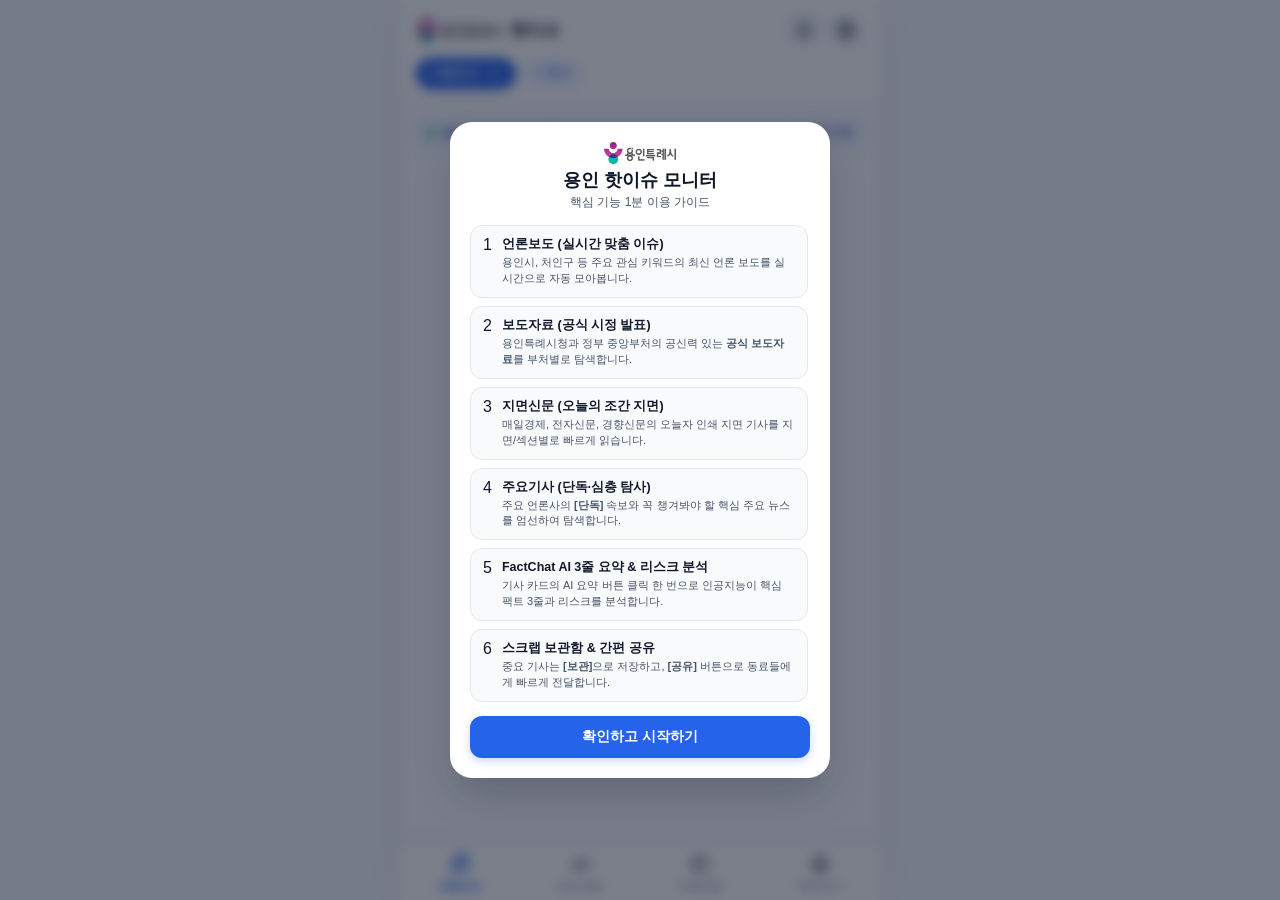
==== commit a7458543: "feat(ui): refine header branding, fix badge emoji parsing, and add dark mode support for Samsung & i" ====
--- a/public/index.html
+++ b/public/index.html
@@ -3,12 +3,14 @@
 
 <head>
   <meta charset="UTF-8">
-  <meta name="viewport" content="width=device-width, initial-scale=1.0">
-  <title>용인 핫이슈 모니터 - 모바일 앱 시연 프로토타입</title>
+  <meta name="viewport" content="width=device-width, initial-scale=1.0, maximum-scale=1.0, user-scalable=no, viewport-fit=cover">
+  <title>용인 핫이슈 모니터</title>
 
   <!-- PWA Meta Tags -->
   <link rel="manifest" href="manifest.json">
-  <meta name="theme-color" content="#0b132b">
+  <meta name="color-scheme" content="light dark">
+  <meta name="theme-color" content="#2563EB" media="(prefers-color-scheme: light)">
+  <meta name="theme-color" content="#131B2E" media="(prefers-color-scheme: dark)">
   <meta name="mobile-web-app-capable" content="yes">
   <meta name="apple-mobile-web-app-capable" content="yes">
   <meta name="apple-mobile-web-app-status-bar-style" content="black-translucent">
@@ -21,57 +23,35 @@
     rel="stylesheet">
 
   <!-- Modular Design System CSS -->
-  <link rel="stylesheet" href="css/styles.css?v=3100">
+  <link rel="stylesheet" href="css/styles.css?v=4000">
 </head>
 
 <body>
 
-  <div class="demo-header">
-    <h1>용인 핫이슈 모니터 <span class="badge">모바일 앱 시연</span></h1>
-    <p>용인시 · 처인구 실시간 뉴스 수집 및 AI 핵심 요약 알림 앱 프로토타입</p>
-  </div>
-
-  <!-- Mobile Frame Container -->
-  <div class="phone-container">
-    <div class="phone-notch"></div>
-
-    <!-- Status Bar -->
-    <div class="phone-status-bar">
-      <span id="liveTime">09:41</span>
-      <span>📶 5G 🔋 98%</span>
-    </div>
-
-    <!-- Simulated Push Notification Banner -->
-    <div class="push-notification" id="pushBanner">
-      <div class="push-icon">🔔</div>
-      <div class="push-content">
-        <div class="push-title">
-          <span>[속보 알림] 처인구 이슈</span>
-          <span class="push-time">방금 전</span>
-        </div>
-        <div class="push-desc">용인 처인구 반도체 클러스터 도로 확장 기본계획 최종 승인 발표!</div>
-      </div>
-    </div>
-
+  <!-- App Main Viewport -->
+  <div class="app-viewport">
     <!-- App Main Screen -->
     <div class="app-screen">
 
       <!-- Top Header -->
-      <div class="app-header">
+      <header class="app-header">
         <div class="app-title-bar">
-          <div class="app-logo">
+          <div class="app-logo" onclick="switchNavTab('feed')" style="cursor: pointer;" title="첫 화면으로 이동">
             <img src="yongin_logo.png" alt="용인특례시 로고" class="app-logo-img">
-            <div class="app-logo-text">이슈 알리미</div>
+            <span class="brand-main">핫이슈</span>
           </div>
           <div class="header-actions">
-            <button class="icon-btn" onclick="switchNavTab('bookmark', this)" title="보관함 모아보기"
-              style="position: relative;">
-              ⭐
-              <span id="headerScrapBadge"
-                style="position: absolute; top: -4px; right: -4px; background: #EF4444; color: #FFF; font-size: 10px; font-weight: 800; padding: 1px 5px; border-radius: 10px; display: none;">0</span>
+            <button class="icon-btn" onclick="switchNavTab('bookmark', this)" title="보관함 모아보기" aria-label="보관함">
+              <svg class="header-icon-svg" viewBox="0 0 24 24" width="18" height="18" fill="none" stroke="currentColor" stroke-width="2" stroke-linecap="round" stroke-linejoin="round">
+                <path d="m19 21-7-4-7 4V5a2 2 0 0 1 2-2h10a2 2 0 0 1 2 2v16z"/>
+              </svg>
+              <span id="headerScrapBadge" class="header-scrap-badge" style="display: none;">0</span>
             </button>
-            <button class="icon-btn" onclick="toggleSettingsModal()" title="알림 및 키워드 설정">
-              ⚙️
+            <button class="icon-btn" onclick="toggleSettingsModal()" title="알림 및 키워드 설정" aria-label="설정">
+              <svg class="header-icon-svg" viewBox="0 0 24 24" width="18" height="18" fill="none" stroke="currentColor" stroke-width="2" stroke-linecap="round" stroke-linejoin="round">
+                <circle cx="12" cy="12" r="3"/>
+                <path d="M19.4 15a1.65 1.65 0 0 0 .33 1.82l.06.06a2 2 0 0 1 0 2.83 2 2 0 0 1-2.83 0l-.06-.06a1.65 1.65 0 0 0-1.82-.33 1.65 1.65 0 0 0-1 1.51V21a2 2 0 0 1-2 2 2 2 0 0 1-2-2v-.09A1.65 1.65 0 0 0 9 19.4a1.65 1.65 0 0 0-1.82.33l-.06.06a2 2 0 0 1-2.83 0 2 2 0 0 1 0-2.83l.06-.06a1.65 1.65 0 0 0 .33-1.82 1.65 1.65 0 0 0-1.51-1H3a2 2 0 0 1-2-2 2 2 0 0 1 2-2h.09A1.65 1.65 0 0 0 4.6 9a1.65 1.65 0 0 0-.33-1.82l-.06-.06a2 2 0 0 1 0-2.83 2 2 0 0 1 2.83 0l.06.06a1.65 1.65 0 0 0 1.82.33H9a1.65 1.65 0 0 0 1-1.51V3a2 2 0 0 1 2-2 2 2 0 0 1 2 2v.09a1.65 1.65 0 0 0 1 1.51 1.65 1.65 0 0 0 1.82-.33l.06-.06a2 2 0 0 1 2.83 0 2 2 0 0 1 0 2.83l-.06.06a1.65 1.65 0 0 0-.33 1.82V9a1.65 1.65 0 0 0 1.51 1H21a2 2 0 0 1 2 2 2 2 0 0 1-2 2h-.09a1.65 1.65 0 0 0-1.51 1z"/>
+              </svg>
             </button>
           </div>
         </div>
@@ -80,18 +60,23 @@
         <div class="keyword-chips" id="keywordChips">
           <!-- Rendered dynamically by app.js -->
         </div>
-      </div>
+      </header>
 
       <!-- Paper View Header (Shown only on paper tab) -->
       <div class="etnews-header" id="etnewsHeader" style="display: none;">
-        <div class="paper-provider-bar" id="paperProviderChips"
-          style="display: flex; gap: 6px; overflow-x: auto; padding-bottom: 6px; margin-bottom: 6px;">
+        <div class="paper-provider-bar" id="paperProviderChips">
           <!-- Paper selection chips rendered by app.js -->
         </div>
 
         <div class="etnews-date-bar">
           <div class="etnews-date-label">
-            <span>📅 지면 날짜:</span>
+            <svg viewBox="0 0 24 24" width="15" height="15" fill="none" stroke="currentColor" stroke-width="2" stroke-linecap="round" stroke-linejoin="round">
+              <rect width="18" height="18" x="3" y="4" rx="2" ry="2"/>
+              <line x1="16" x2="16" y1="2" y2="6"/>
+              <line x1="8" x2="8" y1="2" y2="6"/>
+              <line x1="3" x2="21" y1="10" y2="10"/>
+            </svg>
+            <span>지면 일자:</span>
             <input type="date" id="etnewsDatePicker" onchange="onPaperDateChange(this.value)">
           </div>
           <button class="etnews-today-btn" onclick="setPaperToday()">오늘 자</button>
@@ -102,7 +87,7 @@
       </div>
 
       <!-- Press View Header (Shown only on press tab for ministry chips) -->
-      <div class="etnews-header" id="pressHeader" style="display: none; padding-top: 10px; padding-bottom: 10px;">
+      <div class="etnews-header" id="pressHeader" style="display: none; padding-top: 8px; padding-bottom: 8px;">
         <div class="etnews-section-chips" id="pressDeptChips">
           <!-- Rendered dynamically by app.js -->
         </div>
@@ -136,83 +121,108 @@
         <!-- Rendered dynamically by app.js -->
       </div>
 
-      <!-- Bottom Navigation Bar (4 Main Content Categories) -->
-      <div class="app-bottom-nav">
+      <!-- Bottom Navigation Bar (4 Main Content Categories - High-End Minimalist) -->
+      <nav class="app-bottom-nav">
         <button class="nav-item active" data-tab="feed" onclick="switchNavTab('feed', this)">
-          <span class="nav-icon">📡</span>
+          <div class="nav-icon-box">
+            <svg class="nav-icon-svg" viewBox="0 0 24 24" width="20" height="20" fill="none" stroke="currentColor" stroke-width="2" stroke-linecap="round" stroke-linejoin="round">
+              <path d="M4 22h16a2 2 0 0 0 2-2V4a2 2 0 0 0-2-2H8a2 2 0 0 0-2 2v16a2 2 0 0 1-2 2Zm0 0a2 2 0 0 1-2-2v-9c0-1.1.9-2 2-2h2"/>
+              <path d="M18 14h-8"/>
+              <path d="M15 18h-5"/>
+              <path d="M10 6h8v4h-8V6Z"/>
+            </svg>
+          </div>
           <span>언론보도</span>
         </button>
         <button class="nav-item" data-tab="press" onclick="switchNavTab('press', this)">
-          <span class="nav-icon">📢</span>
+          <div class="nav-icon-box">
+            <svg class="nav-icon-svg" viewBox="0 0 24 24" width="20" height="20" fill="none" stroke="currentColor" stroke-width="2" stroke-linecap="round" stroke-linejoin="round">
+              <path d="m3 11 18-5v12L3 13v-2z"/>
+              <path d="M11.6 16.8a3 3 0 1 1-5.8-1.6"/>
+            </svg>
+          </div>
           <span>보도자료</span>
         </button>
         <button class="nav-item" data-tab="paper" onclick="switchNavTab('paper', this)">
-          <span class="nav-icon">🗞️</span>
+          <div class="nav-icon-box">
+            <svg class="nav-icon-svg" viewBox="0 0 24 24" width="20" height="20" fill="none" stroke="currentColor" stroke-width="2" stroke-linecap="round" stroke-linejoin="round">
+              <rect width="18" height="18" x="3" y="3" rx="2"/>
+              <path d="M3 9h18"/>
+              <path d="M9 21V9"/>
+            </svg>
+          </div>
           <span>지면신문</span>
         </button>
         <button class="nav-item" data-tab="exclusive" onclick="switchNavTab('exclusive', this)">
-          <span class="nav-icon">🔍</span>
+          <div class="nav-icon-box">
+            <svg class="nav-icon-svg" viewBox="0 0 24 24" width="20" height="20" fill="none" stroke="currentColor" stroke-width="2" stroke-linecap="round" stroke-linejoin="round">
+              <circle cx="12" cy="12" r="10"/>
+              <polygon points="12 6 14 10 18 11 15 14 16 18 12 16 8 18 9 14 6 11 10 10 12 6"/>
+            </svg>
+          </div>
           <span>주요기사</span>
         </button>
-      </div>
+      </nav>
 
       <!-- Bottom Sheet Modal for Notification & Keyword Settings -->
       <div class="modal-overlay" id="settingsModal">
         <div class="modal-content">
           <div class="modal-head">
-            <h3>⚙️ 모니터링 & 키워드 설정</h3>
+            <h3>모니터링 & 키워드 설정</h3>
             <button class="modal-close" onclick="toggleSettingsModal()">✕</button>
           </div>
 
           <div style="margin-top: 4px;">
-            <h4 style="font-size: 13px; font-weight: 700; color: var(--text-main); margin-bottom: 8px;">📌 모니터링 키워드 관리
-            </h4>
+            <h4 style="font-size: 13px; font-weight: 700; color: var(--text-main); margin-bottom: 8px;">관심 모니터링 키워드 관리</h4>
             <div style="display: flex; gap: 6px; flex-wrap: wrap;" id="settingsKeywordChips">
               <!-- Dynamically rendered -->
             </div>
           </div>
 
           <!-- FactChat API Key Setting Section -->
-          <div style="margin-top: 16px; padding-top: 14px; border-top: 1px solid #E2E8F0;">
+          <div style="margin-top: 16px; padding-top: 14px; border-top: 1px solid var(--border-main);">
             <div style="display: flex; align-items: center; justify-content: space-between; margin-bottom: 6px;">
-              <h4
-                style="font-size: 13px; font-weight: 700; color: var(--text-main); display: flex; align-items: center; gap: 4px;">
-                🔑 사내 FactChat API 개인 키 설정
+              <h4 style="font-size: 13px; font-weight: 700; color: var(--text-main); display: flex; align-items: center; gap: 4px;">
+                FactChat AI 개인 API 키 설정
               </h4>
-              <span id="factchatKeyBadge" class="api-key-badge warning">⚠️ 키 입력 필요</span>
+              <span id="factchatKeyBadge" class="api-key-badge warning">키 입력 필요</span>
             </div>
 
             <div style="display: flex; gap: 6px; margin-bottom: 6px;">
               <div style="position: relative; flex: 1;">
                 <input type="password" id="factchatApiKeyInput" value="" placeholder="사내 FactChat API 키 입력"
-                  style="width: 100%; padding: 8px 30px 8px 10px; border: 1px solid #CBD5E1; border-radius: 8px; font-size: 12px; font-family: monospace;">
-                <button type="button" onclick="togglePasswordVisibility()"
-                  style="position: absolute; right: 8px; top: 50%; transform: translateY(-50%); background: none; border: none; font-size: 14px; cursor: pointer; color: #64748B;"
-                  title="키 보이기/숨기기">👁️</button>
+                  style="width: 100%; padding: 8px 32px 8px 10px; border: 1px solid var(--border-strong); border-radius: var(--radius-sm); font-size: 12px; font-family: monospace;">
+                <button type="button" onclick="togglePasswordVisibility()" class="password-toggle-btn"
+                  style="position: absolute; right: 8px; top: 50%; transform: translateY(-50%); background: none; border: none; cursor: pointer; color: var(--text-muted); display: flex; align-items: center;"
+                  title="키 보이기/숨기기" aria-label="키 보이기/숨기기">
+                  <svg id="eyeIcon" viewBox="0 0 24 24" width="16" height="16" fill="none" stroke="currentColor" stroke-width="2" stroke-linecap="round" stroke-linejoin="round">
+                    <path d="M2 12s3-7 10-7 10 7 10 7-3 7-10 7-10-7-10-7Z"/>
+                    <circle cx="12" cy="12" r="3"/>
+                  </svg>
+                </button>
               </div>
               <button type="button" onclick="saveFactchatKey()"
-                style="background: var(--primary); color: white; border: none; padding: 0 12px; border-radius: 8px; font-size: 12px; font-weight: 700; cursor: pointer;">저장</button>
+                style="background: var(--primary); color: white; border: none; padding: 0 14px; border-radius: var(--radius-sm); font-size: 12px; font-weight: 700; cursor: pointer;">저장</button>
             </div>
 
             <!-- Key Guidance Box -->
             <div class="api-guidance-box">
-              💡 <strong>사내 FactChat API 키가 없으신가요?</strong><br>
-              사내 포털에서 개인 발급키를 발급받아 입력하시면 AI 3줄 요약이 가동됩니다.
+              사내 포털에서 개인 발급키를 발급받아 입력하시면 AI 3줄 핵심 요약 및 리스크 분석이 가동됩니다.
             </div>
 
             <!-- Install Guide Button -->
-            <div style="margin-top: 14px; padding-top: 12px; border-top: 1px solid #E2E8F0; text-align: center;">
+            <div style="margin-top: 14px; padding-top: 12px; border-top: 1px solid var(--border-main); text-align: center;">
               <button type="button" onclick="openInstallModal()"
-                style="width: 100%; background: linear-gradient(135deg, #2563EB, #1D4ED8); color: white; border: none; padding: 10px 14px; border-radius: 10px; font-size: 12.5px; font-weight: 700; cursor: pointer; box-shadow: 0 4px 10px rgba(37,99,235,0.2);">
-                📲 스마트폰 홈 화면에 바로가기 앱 추가 (가이드)
+                style="width: 100%; background: linear-gradient(135deg, #2563EB, #1D4ED8); color: white; border: none; padding: 11px 14px; border-radius: var(--radius-md); font-size: 12.5px; font-weight: 700; cursor: pointer; box-shadow: 0 3px 10px rgba(37,99,235,0.25);">
+                스마트폰 홈 화면에 바로가기 앱 추가 가이드
               </button>
             </div>
 
-            <!-- Reset Cache Button for Testing First-Time Experience -->
+            <!-- Reset Cache Button -->
             <div style="margin-top: 10px; text-align: center;">
               <button type="button" onclick="resetAppCache()"
-                style="background: #F1F5F9; color: #475569; border: 1px solid #CBD5E1; padding: 7px 14px; border-radius: 8px; font-size: 11.5px; font-weight: 700; cursor: pointer;">
-                🧹 로컬 저장소 캐시 초기화
+                style="background: var(--border-subtle); color: var(--text-sub); border: 1px solid var(--border-main); padding: 7px 14px; border-radius: var(--radius-sm); font-size: 11.5px; font-weight: 600; cursor: pointer;">
+                로컬 저장소 캐시 초기화
               </button>
             </div>
           </div>
@@ -223,139 +233,141 @@
   </div>
 
   <!-- First-Time User Onboarding Guide Modal -->
-  <div class="modal-overlay" id="onboardingModal" style="z-index: 10000; align-items: center; justify-content: center; padding: 16px;">
-    <div class="modal-content" style="max-width: 380px; width: 100%; padding: 22px 18px 18px; border-radius: 20px; text-align: center; max-height: 85vh; display: flex; flex-direction: column;">
+  <div class="modal-overlay center-modal" id="onboardingModal" style="z-index: 10000;">
+    <div class="modal-content" style="max-height: 85vh; display: flex; flex-direction: column; text-align: center;">
       
-      <div style="font-size: 34px; margin-bottom: 4px;">👋</div>
+      <div class="modal-brand-badge">
+        <img src="yongin_logo.png" alt="용인특례시" style="height: 22px; width: auto;">
+      </div>
       <h3 style="font-size: 18px; font-weight: 800; color: var(--text-main); margin-bottom: 2px;">용인 핫이슈 모니터</h3>
       <p style="font-size: 12px; color: var(--text-sub); margin-bottom: 14px;">핵심 기능 1분 이용 가이드</p>
 
-      <div style="display: flex; flex-direction: column; gap: 9px; text-align: left; margin-bottom: 16px; overflow-y: auto; padding-right: 4px; flex: 1;">
+      <div style="display: flex; flex-direction: column; gap: 8px; text-align: left; margin-bottom: 14px; overflow-y: auto; padding-right: 2px; flex: 1;">
         
         <!-- 1. 언론보도 -->
-        <div style="display: flex; gap: 10px; align-items: flex-start; background: #F8FAFC; padding: 9px 12px; border-radius: 12px; border: 1px solid #E2E8F0;">
-          <span style="font-size: 18px; line-height: 1;">📡</span>
-          <div>
-            <div style="font-size: 12.5px; font-weight: 700; color: #1E293B;">언론보도 (실시간 맞춤 이슈)</div>
-            <div style="font-size: 11px; color: #64748B; margin-top: 2px; line-height: 1.4;">용인시, 처인구 등 주요 관심 키워드의 최신 언론 보도를 실시간으로 자동 모아봅니다.</div>
+        <div class="feature-list-item">
+          <div class="step-num-badge">1</div>
+          <div>
+            <div class="item-title">언론보도 (실시간 맞춤 이슈)</div>
+            <div class="item-desc">용인시, 처인구 등 주요 관심 키워드의 최신 언론 보도를 실시간으로 자동 모아봅니다.</div>
           </div>
         </div>
 
         <!-- 2. 보도자료 -->
-        <div style="display: flex; gap: 10px; align-items: flex-start; background: #F8FAFC; padding: 9px 12px; border-radius: 12px; border: 1px solid #E2E8F0;">
-          <span style="font-size: 18px; line-height: 1;">📢</span>
-          <div>
-            <div style="font-size: 12.5px; font-weight: 700; color: #1E293B;">보도자료 (공식 시정 발표)</div>
-            <div style="font-size: 11px; color: #64748B; margin-top: 2px; line-height: 1.4;">용인특례시청과 정부 중앙부처의 공신력 있는 <strong>공식 보도자료</strong>를 부처별로 탐색합니다.</div>
+        <div class="feature-list-item">
+          <div class="step-num-badge">2</div>
+          <div>
+            <div class="item-title">보도자료 (공식 시정 발표)</div>
+            <div class="item-desc">용인특례시청과 정부 중앙부처의 공신력 있는 <strong>공식 보도자료</strong>를 부처별로 탐색합니다.</div>
           </div>
         </div>
 
         <!-- 3. 지면신문 -->
-        <div style="display: flex; gap: 10px; align-items: flex-start; background: #F8FAFC; padding: 9px 12px; border-radius: 12px; border: 1px solid #E2E8F0;">
-          <span style="font-size: 18px; line-height: 1;">🗞️</span>
-          <div>
-            <div style="font-size: 12.5px; font-weight: 700; color: #1E293B;">지면신문 (오늘의 조간 지면)</div>
-            <div style="font-size: 11px; color: #64748B; margin-top: 2px; line-height: 1.4;">매일경제, 전자신문, 경향신문의 오늘자 인쇄 지면 기사를 지면/섹션별로 빠르게 읽습니다.</div>
+        <div class="feature-list-item">
+          <div class="step-num-badge">3</div>
+          <div>
+            <div class="item-title">지면신문 (오늘의 조간 지면)</div>
+            <div class="item-desc">매일경제, 전자신문, 경향신문의 오늘자 인쇄 지면 기사를 지면/섹션별로 빠르게 읽습니다.</div>
           </div>
         </div>
 
         <!-- 4. 주요기사 -->
-        <div style="display: flex; gap: 10px; align-items: flex-start; background: #F8FAFC; padding: 9px 12px; border-radius: 12px; border: 1px solid #E2E8F0;">
-          <span style="font-size: 18px; line-height: 1;">🔍</span>
-          <div>
-            <div style="font-size: 12.5px; font-weight: 700; color: #1E293B;">주요기사 (단독·심층 탐사)</div>
-            <div style="font-size: 11px; color: #64748B; margin-top: 2px; line-height: 1.4;">주요 언론사의 <strong>[단독]</strong> 속보와 꼭 챙겨봐야 할 핵심 주요 뉴스를 엄선하여 탐색합니다.</div>
+        <div class="feature-list-item">
+          <div class="step-num-badge">4</div>
+          <div>
+            <div class="item-title">주요기사 (단독·심층 탐사)</div>
+            <div class="item-desc">주요 언론사의 <strong>[단독]</strong> 속보와 꼭 챙겨봐야 할 핵심 주요 뉴스를 엄선하여 탐색합니다.</div>
           </div>
         </div>
 
         <!-- 5. FactChat AI 3줄 요약 -->
-        <div style="display: flex; gap: 10px; align-items: flex-start; background: #F8FAFC; padding: 9px 12px; border-radius: 12px; border: 1px solid #E2E8F0;">
-          <span style="font-size: 18px; line-height: 1;">🤖</span>
-          <div>
-            <div style="font-size: 12.5px; font-weight: 700; color: #1E293B;">FactChat AI 3줄 요약 & 리스크 분석</div>
-            <div style="font-size: 11px; color: #64748B; margin-top: 2px; line-height: 1.4;">기사 카드의 AI 요약 버튼 클릭 한 번으로 인공지능이 핵심 팩트 3줄과 리스크를 분석합니다.</div>
-          </div>
-        </div>
-
-        <!-- 6. 스크랩 & 카톡 공유 -->
-        <div style="display: flex; gap: 10px; align-items: flex-start; background: #F8FAFC; padding: 9px 12px; border-radius: 12px; border: 1px solid #E2E8F0;">
-          <span style="font-size: 18px; line-height: 1;">⭐</span>
-          <div>
-            <div style="font-size: 12.5px; font-weight: 700; color: #1E293B;">스크랩 보관함 & 카카오톡 공유</div>
-            <div style="font-size: 11px; color: #64748B; margin-top: 2px; line-height: 1.4;">중요 기사는 <strong>[⭐ 스크랩]</strong>으로 보관하고, <strong>[🔗 공유]</strong> 버튼으로 동료들에게 빠르게 전달합니다.</div>
+        <div class="feature-list-item">
+          <div class="step-num-badge">5</div>
+          <div>
+            <div class="item-title">FactChat AI 3줄 요약 & 리스크 분석</div>
+            <div class="item-desc">기사 카드의 AI 요약 버튼 클릭 한 번으로 인공지능이 핵심 팩트 3줄과 리스크를 분석합니다.</div>
+          </div>
+        </div>
+
+        <!-- 6. 스크랩 & 공유 -->
+        <div class="feature-list-item">
+          <div class="step-num-badge">6</div>
+          <div>
+            <div class="item-title">스크랩 보관함 & 간편 공유</div>
+            <div class="item-desc">중요 기사는 <strong>[보관]</strong>으로 저장하고, <strong>[공유]</strong> 버튼으로 동료들에게 빠르게 전달합니다.</div>
           </div>
         </div>
 
       </div>
 
       <button type="button" onclick="closeOnboardingModal()"
-        style="width: 100%; background: var(--primary); color: white; border: none; padding: 12px; border-radius: 12px; font-size: 14px; font-weight: 800; cursor: pointer; box-shadow: 0 4px 12px rgba(37,99,235,0.25);">
-        🚀 확인하고 시작하기
+        style="width: 100%; background: var(--primary); color: white; border: none; padding: 12px; border-radius: var(--radius-md); font-size: 13.5px; font-weight: 800; cursor: pointer; box-shadow: 0 3px 10px rgba(37,99,235,0.25);">
+        확인하고 시작하기
       </button>
 
     </div>
   </div>
 
   <!-- Smartphone Home Screen Install Guide Modal -->
-  <div class="modal-overlay" id="installModal" style="z-index: 10001; align-items: center; justify-content: center; padding: 16px;">
-    <div class="modal-content" style="max-width: 400px; width: 100%; padding: 22px 18px 18px; border-radius: 20px; text-align: center; max-height: 88vh; display: flex; flex-direction: column;">
+  <div class="modal-overlay center-modal" id="installModal" style="z-index: 10001;">
+    <div class="modal-content" style="max-height: 86vh; display: flex; flex-direction: column; text-align: center;">
       
       <div style="display: flex; justify-content: space-between; align-items: center; margin-bottom: 12px;">
-        <h3 style="font-size: 17px; font-weight: 800; color: var(--text-main); margin: 0;">📲 홈 화면 앱 추가 안내</h3>
-        <button type="button" onclick="closeInstallModal()" style="background: none; border: none; font-size: 20px; cursor: pointer; color: #94A3B8;">✕</button>
-      </div>
-
-      <div style="display: flex; gap: 8px; margin-bottom: 14px; background: #F1F5F9; padding: 4px; border-radius: 10px;">
-        <button id="tabIosBtn" onclick="switchInstallTab('ios')" style="flex: 1; padding: 8px; border: none; border-radius: 8px; font-size: 12px; font-weight: 700; background: white; color: #1E293B; cursor: pointer; box-shadow: 0 2px 4px rgba(0,0,0,0.06);">🍏 아이폰 (iOS)</button>
-        <button id="tabAndroidBtn" onclick="switchInstallTab('android')" style="flex: 1; padding: 8px; border: none; border-radius: 8px; font-size: 12px; font-weight: 700; background: transparent; color: #64748B; cursor: pointer;">🤖 안드로이드 (삼성/크롬)</button>
+        <h3 style="font-size: 16px; font-weight: 800; color: var(--text-main); margin: 0;">홈 화면 앱 추가 안내</h3>
+        <button type="button" class="modal-close" onclick="closeInstallModal()">✕</button>
+      </div>
+
+      <div style="display: flex; gap: 6px; margin-bottom: 12px; background: var(--border-subtle); padding: 4px; border-radius: var(--radius-md);">
+        <button id="tabIosBtn" onclick="switchInstallTab('ios')" style="flex: 1; padding: 7px; border: none; border-radius: var(--radius-sm); font-size: 12px; font-weight: 700; background: white; color: var(--text-main); cursor: pointer; box-shadow: var(--shadow-sm);">아이폰 (iOS)</button>
+        <button id="tabAndroidBtn" onclick="switchInstallTab('android')" style="flex: 1; padding: 7px; border: none; border-radius: var(--radius-sm); font-size: 12px; font-weight: 700; background: transparent; color: var(--text-sub); cursor: pointer;">안드로이드 (삼성/크롬)</button>
       </div>
 
       <!-- iOS Guide -->
-      <div id="installIosGuide" style="text-align: left; font-size: 12px; line-height: 1.5; color: #334155; overflow-y: auto; flex: 1; padding-right: 4px;">
-        <div style="background: #EFF6FF; border: 1px solid #BFDBFE; padding: 10px; border-radius: 10px; margin-bottom: 10px; color: #1E40AF; font-size: 11.5px;">
-          💡 <strong>카카오톡 링크로 접속하셨나요?</strong><br>
-          우측 하단 [···] 터치 ➔ <strong>[다른 브라우저(Safari)로 열기]</strong>를 선택한 후 진행해 주세요!
-        </div>
-        <div style="display: flex; flex-direction: column; gap: 9px;">
-          <div style="display: flex; gap: 10px; align-items: center; background: #F8FAFC; padding: 10px; border-radius: 10px; border: 1px solid #E2E8F0;">
-            <span style="font-size: 20px;">1️⃣</span>
-            <div>Safari 하단 중앙 <strong>공유 버튼 (⬆️)</strong> 클릭</div>
-          </div>
-          <div style="display: flex; gap: 10px; align-items: center; background: #F8FAFC; padding: 10px; border-radius: 10px; border: 1px solid #E2E8F0;">
-            <span style="font-size: 20px;">2️⃣</span>
-            <div>메뉴를 스크롤하여 <strong>[홈 화면에 추가 ➕]</strong> 선택</div>
-          </div>
-          <div style="display: flex; gap: 10px; align-items: center; background: #F8FAFC; padding: 10px; border-radius: 10px; border: 1px solid #E2E8F0;">
-            <span style="font-size: 20px;">3️⃣</span>
-            <div>우측 상단 <strong>[추가]</strong> 터치 ➔ 바탕화면에 앱 생성!</div>
+      <div id="installIosGuide" style="text-align: left; font-size: 12px; line-height: 1.5; color: var(--text-main); overflow-y: auto; flex: 1; padding-right: 2px;">
+        <div style="background: var(--primary-light); border: 1px solid var(--primary-border); padding: 9px 12px; border-radius: var(--radius-md); margin-bottom: 10px; color: #1E40AF; font-size: 11.5px;">
+          <strong>카카오톡 링크로 접속하셨나요?</strong><br>
+          우측 하단 [···] 터치 후 <strong>[다른 브라우저(Safari)로 열기]</strong>를 선택한 뒤 진행해 주세요.
+        </div>
+        <div style="display: flex; flex-direction: column; gap: 8px;">
+          <div class="feature-list-item">
+            <div class="step-num-badge">1</div>
+            <div style="font-size: 12px;">Safari 하단 중앙 <strong>공유 버튼</strong> 클릭</div>
+          </div>
+          <div class="feature-list-item">
+            <div class="step-num-badge">2</div>
+            <div style="font-size: 12px;">메뉴를 스크롤하여 <strong>[홈 화면에 추가]</strong> 선택</div>
+          </div>
+          <div class="feature-list-item">
+            <div class="step-num-badge">3</div>
+            <div style="font-size: 12px;">우측 상단 <strong>[추가]</strong> 터치 → 바탕화면에 바로가기 앱 생성</div>
           </div>
         </div>
       </div>
 
       <!-- Android Guide -->
-      <div id="installAndroidGuide" style="display: none; text-align: left; font-size: 12px; line-height: 1.5; color: #334155; overflow-y: auto; flex: 1; padding-right: 4px;">
-        <div style="background: #EFF6FF; border: 1px solid #BFDBFE; padding: 10px; border-radius: 10px; margin-bottom: 10px; color: #1E40AF; font-size: 11.5px;">
-          💡 <strong>카카오톡 링크로 접속하셨나요?</strong><br>
-          우측 하단 [···] 터치 ➔ <strong>[다른 브라우저(삼성인터넷/Chrome)로 열기]</strong>를 선택해 주세요!
-        </div>
-        <div style="display: flex; flex-direction: column; gap: 9px;">
-          <div style="display: flex; gap: 10px; align-items: center; background: #F8FAFC; padding: 10px; border-radius: 10px; border: 1px solid #E2E8F0;">
-            <span style="font-size: 20px;">1️⃣</span>
-            <div>브라우저 <strong>메뉴 버튼 (⋮ 또는 ≡)</strong> 클릭</div>
-          </div>
-          <div style="display: flex; gap: 10px; align-items: center; background: #F8FAFC; padding: 10px; border-radius: 10px; border: 1px solid #E2E8F0;">
-            <span style="font-size: 20px;">2️⃣</span>
-            <div><strong>[현재 페이지 추가]</strong> ➔ <strong>[홈 화면]</strong> (또는 <strong>[앱 설치]</strong>)</div>
-          </div>
-          <div style="display: flex; gap: 10px; align-items: center; background: #F8FAFC; padding: 10px; border-radius: 10px; border: 1px solid #E2E8F0;">
-            <span style="font-size: 20px;">3️⃣</span>
-            <div><strong>[추가]</strong> 터치 ➔ 바탕화면에 바로가기 생성!</div>
+      <div id="installAndroidGuide" style="display: none; text-align: left; font-size: 12px; line-height: 1.5; color: var(--text-main); overflow-y: auto; flex: 1; padding-right: 2px;">
+        <div style="background: var(--primary-light); border: 1px solid var(--primary-border); padding: 9px 12px; border-radius: var(--radius-md); margin-bottom: 10px; color: #1E40AF; font-size: 11.5px;">
+          <strong>카카오톡 링크로 접속하셨나요?</strong><br>
+          우측 하단 [···] 터치 후 <strong>[다른 브라우저(삼성인터넷/Chrome)로 열기]</strong>를 선택해 주세요.
+        </div>
+        <div style="display: flex; flex-direction: column; gap: 8px;">
+          <div class="feature-list-item">
+            <div class="step-num-badge">1</div>
+            <div style="font-size: 12px;">브라우저 <strong>메뉴 버튼 (⋮ 또는 ≡)</strong> 클릭</div>
+          </div>
+          <div class="feature-list-item">
+            <div class="step-num-badge">2</div>
+            <div style="font-size: 12px;"><strong>[현재 페이지 추가]</strong> → <strong>[홈 화면]</strong> (또는 [앱 설치])</div>
+          </div>
+          <div class="feature-list-item">
+            <div class="step-num-badge">3</div>
+            <div style="font-size: 12px;"><strong>[추가]</strong> 터치 → 바탕화면에 바로가기 앱 생성</div>
           </div>
         </div>
       </div>
 
       <button type="button" onclick="closeInstallModal()"
-        style="margin-top: 14px; width: 100%; background: #475569; color: white; border: none; padding: 11px; border-radius: 10px; font-size: 13px; font-weight: 700; cursor: pointer;">
+        style="margin-top: 12px; width: 100%; background: var(--border-strong); color: var(--text-main); border: none; padding: 10px; border-radius: var(--radius-md); font-size: 12.5px; font-weight: 700; cursor: pointer;">
         닫기
       </button>
 
@@ -363,9 +375,16 @@
   </div>
 
   <!-- Deep Module Scripts -->
-  <script src="js/storage.js?v=3100"></script>
-  <script src="js/api.js?v=3100"></script>
-  <script src="js/app.js?v=3200"></script>
+  <script src="js/storage.js?v=4000"></script>
+  <script src="js/api.js?v=4000"></script>
+  <script src="js/app.js?v=4000"></script>
+  <script>
+    if ('serviceWorker' in navigator) {
+      navigator.serviceWorker.getRegistrations().then(regs => {
+        for (let r of regs) { r.update(); }
+      });
+    }
+  </script>
 </body>
 
-</html>+</html>
--- a/public/css/styles.css
+++ b/public/css/styles.css
@@ -1,285 +1,241 @@
+/* ==========================================================================
+   Yongin Hot Issue Monitor - Premium Mobile Design System
+   Refined for Web Interface Guidelines Compliance
+   ========================================================================== */
+
 :root {
-  --primary: #4F46E5;
-  --primary-hover: #4338CA;
-  --primary-light: #EEF2FF;
+  /* Brand Palette: Deep Modern Navy & Trust Royal Blue */
+  --primary: #2563EB;
+  --primary-hover: #1D4ED8;
+  --primary-active: #1E40AF;
+  --primary-light: #EFF6FF;
+  --primary-border: #BFDBFE;
+  
+  /* Semantic Accents */
   --accent-red: #EF4444;
+  --accent-red-light: #FEF2F2;
+  --accent-red-border: #FECACA;
   --accent-green: #10B981;
-  --bg-dark: #0F172A;
+  --accent-green-light: #ECFDF5;
+  --accent-amber: #F59E0B;
+  --accent-amber-light: #FFFBEB;
+  
+  /* Neutral Slate Palette */
+  --bg-desktop: #0F172A;
+  --bg-app: #F8FAFC;
   --card-bg: #FFFFFF;
-  --text-main: #1E293B;
-  --text-sub: #64748B;
-  --text-light: #94A3B8;
-  --border-color: #E2E8F0;
-}
-
-* { box-sizing: border-box; margin: 0; padding: 0; font-family: 'Pretendard', -apple-system, BlinkMacSystemFont, system-ui, Roboto, sans-serif; }
+  --text-main: #0F172A;
+  --text-sub: #475569;
+  --text-muted: #94A3B8;
+  --border-subtle: #F1F5F9;
+  --border-main: #E2E8F0;
+  --border-strong: #CBD5E1;
+  
+  /* Radii */
+  --radius-xs: 6px;
+  --radius-sm: 8px;
+  --radius-md: 12px;
+  --radius-lg: 16px;
+  --radius-xl: 20px;
+  --radius-pill: 9999px;
+
+  /* Shadows */
+  --shadow-sm: 0 1px 2px 0 rgba(15, 23, 42, 0.05);
+  --shadow-card: 0 2px 6px -1px rgba(15, 23, 42, 0.04), 0 1px 3px -1px rgba(15, 23, 42, 0.02);
+  --shadow-hover: 0 8px 20px -3px rgba(15, 23, 42, 0.08), 0 3px 6px -2px rgba(15, 23, 42, 0.04);
+  --shadow-dock: 0 12px 32px -4px rgba(15, 23, 42, 0.12), 0 4px 12px -2px rgba(15, 23, 42, 0.06);
+  --shadow-modal: 0 20px 40px -8px rgba(15, 23, 42, 0.25);
+  
+  /* Typography */
+  --font-family: 'Pretendard', -apple-system, BlinkMacSystemFont, 'Segoe UI', Roboto, sans-serif;
+}
+
+/* Reset & Base */
+*, *::before, *::after {
+  box-sizing: border-box;
+  margin: 0;
+  padding: 0;
+  -webkit-tap-highlight-color: transparent;
+}
 
 body {
-  background-color: #0B0F19;
-  color: #F8FAFC;
+  background: #F1F5F9;
+  color: var(--text-main);
+  font-family: var(--font-family);
   min-height: 100vh;
+  min-height: 100dvh;
+  display: flex;
+  justify-content: center;
+  align-items: stretch;
+  margin: 0;
+  padding: 0;
+  -webkit-font-smoothing: antialiased;
+  -moz-osx-font-smoothing: grayscale;
+}
+
+/* Responsive Modern App Viewport */
+.app-viewport {
+  position: relative;
+  width: 100%;
+  max-width: 480px;
+  min-height: 100vh;
+  min-height: 100dvh;
+  height: 100vh;
+  height: 100dvh;
+  background: var(--bg-app);
   display: flex;
   flex-direction: column;
-  align-items: center;
-  justify-content: center;
-  padding: 20px;
-}
-
-.demo-header {
-  text-align: center;
-  margin-bottom: 24px;
-}
-
-.demo-header h1 {
-  font-size: 26px;
-  font-weight: 800;
-  color: #FFFFFF;
-  margin-bottom: 6px;
-  display: flex;
-  align-items: center;
-  justify-content: center;
-  gap: 10px;
-}
-
-.demo-header h1 .badge {
-  background: linear-gradient(135deg, #6366F1, #8B5CF6);
-  font-size: 12px;
-  padding: 4px 10px;
-  border-radius: 20px;
-  font-weight: 700;
-}
-
-.demo-header p {
-  color: #94A3B8;
-  font-size: 14px;
-}
-
-/* Mobile Device Outer Frame */
-.phone-container {
-  position: relative;
-  width: 390px;
-  height: 780px;
-  background: #1E293B;
-  border-radius: 48px;
-  box-shadow: 0 25px 60px -15px rgba(0, 0, 0, 0.7), 0 0 0 12px #334155, 0 0 0 14px #475569;
+  box-shadow: 0 0 50px -10px rgba(15, 23, 42, 0.08), 0 0 0 1px rgba(15, 23, 42, 0.04);
   overflow: hidden;
-  display: flex;
-  flex-direction: column;
-}
-
-/* Status Bar */
-.phone-status-bar {
-  height: 44px;
-  background: #FFFFFF;
-  display: flex;
-  justify-content: space-between;
-  align-items: center;
-  padding: 0 24px;
-  font-size: 14px;
-  font-weight: 700;
-  color: #0F172A;
-  z-index: 10;
-}
-
-.phone-notch {
-  width: 120px;
-  height: 24px;
-  background: #000000;
-  border-radius: 0 0 14px 14px;
-  position: absolute;
-  top: 0;
-  left: 50%;
-  transform: translateX(-50%);
-  z-index: 11;
-}
-
-/* Simulated Push Notification Banner */
-.push-notification {
-  position: absolute;
-  top: 12px;
-  left: 16px;
-  right: 16px;
-  background: rgba(15, 23, 42, 0.95);
-  backdrop-filter: blur(10px);
-  border: 1px solid rgba(255, 255, 255, 0.15);
-  border-radius: 18px;
-  padding: 14px;
-  box-shadow: 0 12px 30px rgba(0, 0, 0, 0.4);
-  z-index: 100;
-  display: flex;
-  align-items: flex-start;
-  gap: 12px;
-  transform: translateY(-120%);
-  transition: transform 0.4s cubic-bezier(0.175, 0.885, 0.32, 1.275);
-}
-
-.push-notification.show {
-  transform: translateY(0);
-}
-
-.push-icon {
-  width: 36px;
-  height: 36px;
-  background: linear-gradient(135deg, #EF4444, #F59E0B);
-  border-radius: 10px;
-  display: flex;
-  align-items: center;
-  justify-content: center;
-  font-size: 18px;
-  flex-shrink: 0;
-}
-
-.push-content {
-  flex: 1;
-}
-
-.push-title {
-  font-size: 13px;
-  font-weight: 700;
-  color: #FFFFFF;
-  display: flex;
-  justify-content: space-between;
-  margin-bottom: 2px;
-}
-
-.push-time {
-  font-size: 11px;
-  color: #94A3B8;
-  font-weight: 400;
-}
-
-.push-desc {
-  font-size: 12px;
-  color: #CBD5E1;
-  line-height: 1.4;
-}
-
-/* Main App Screen */
+}
+
+/* Native App Main Screen */
 .app-screen {
   flex: 1;
   min-height: 0;
-  max-height: 100%;
-  background: #F8FAFC;
+  height: 100%;
   display: flex;
   flex-direction: column;
   overflow: hidden;
   position: relative;
+  background: var(--bg-app);
 }
 
 /* App Header */
 .app-header {
-  background: #FFFFFF;
+  background: rgba(255, 255, 255, 0.95);
+  backdrop-filter: blur(12px);
+  -webkit-backdrop-filter: blur(12px);
   padding: 12px 16px 10px;
-  border-bottom: 1px solid #E2E8F0;
+  border-bottom: 1px solid var(--border-main);
   flex-shrink: 0;
+  z-index: 50;
 }
 
 .app-title-bar {
   display: flex;
   align-items: center;
   justify-content: space-between;
-  margin-bottom: 10px;
+  margin-bottom: 8px;
 }
 
 .app-logo {
   display: flex;
   align-items: center;
   gap: 8px;
+  text-decoration: none;
+  user-select: none;
 }
 
 .app-logo-img {
-  height: 25px;
+  height: 26px;
   width: auto;
   object-fit: contain;
   display: block;
 }
 
-.app-logo-text {
-  font-size: 15px;
+.brand-main {
+  font-size: 17px;
   font-weight: 800;
-  color: #1E293B;
+  color: var(--text-main);
   letter-spacing: -0.03em;
-  line-height: 25px;
-  display: flex;
-  align-items: center;
+  line-height: 1;
 }
 
 .header-actions {
   display: flex;
   align-items: center;
-  gap: 10px;
+  gap: 6px;
 }
 
 .icon-btn {
-  background: #F1F5F9;
-  border: none;
+  background: var(--border-subtle);
+  border: 1px solid var(--border-main);
   width: 36px;
   height: 36px;
   border-radius: 50%;
   display: flex;
   align-items: center;
   justify-content: center;
-  font-size: 16px;
+  font-size: 15px;
   cursor: pointer;
   position: relative;
-  transition: background 0.2s;
-}
-
-.icon-btn:hover { background: #E2E8F0; }
-
-.icon-btn .badge-dot {
+  transition: all 0.15s ease;
+  color: var(--text-main);
+}
+
+.icon-btn:hover {
+  background: #E2E8F0;
+  border-color: #CBD5E1;
+}
+
+.icon-btn:active {
+  transform: scale(0.92);
+}
+
+.header-scrap-badge {
   position: absolute;
-  top: 6px;
-  right: 6px;
-  width: 8px;
-  height: 8px;
+  top: -3px;
+  right: -3px;
   background: var(--accent-red);
-  border-radius: 50%;
-}
-
-/* Keyword Pill Badges */
+  color: #FFFFFF;
+  font-size: 10px;
+  font-weight: 800;
+  padding: 1px 5px;
+  border-radius: var(--radius-pill);
+  border: 2px solid #FFFFFF;
+}
+
+/* Keyword Filter Chips */
 .keyword-chips {
   display: flex;
   flex-wrap: wrap;
   align-items: center;
-  gap: 8px 6px;
-  padding: 4px 0 6px 0;
+  gap: 6px;
+  padding: 2px 0;
   max-width: 100%;
 }
 
 .chip {
-  background: #F1F5F9;
-  color: #334155;
-  padding: 6px 12px;
-  border-radius: 18px;
-  font-size: 13px;
+  background: var(--border-subtle);
+  color: var(--text-sub);
+  padding: 6px 13px;
+  border-radius: var(--radius-pill);
+  font-size: 12.5px;
   font-weight: 600;
   white-space: nowrap;
   display: inline-flex;
   align-items: center;
-  gap: 4px;
+  gap: 5px;
   cursor: pointer;
-  border: 1px solid #E2E8F0;
-  transition: all 0.2s ease;
+  border: 1px solid var(--border-main);
+  transition: all 0.18s cubic-bezier(0.4, 0, 0.2, 1);
+  user-select: none;
 }
 
 .chip:hover {
   background: #E2E8F0;
-  color: #0F172A;
+  color: var(--text-main);
+}
+
+.chip:active {
+  transform: scale(0.96);
 }
 
 .chip.active {
-  background: var(--primary, #0052CC);
+  background: var(--primary);
   color: #FFFFFF;
-  border-color: var(--primary, #0052CC);
-  box-shadow: 0 2px 6px rgba(0, 82, 204, 0.25);
+  border-color: var(--primary);
+  box-shadow: 0 2px 8px rgba(37, 99, 235, 0.28);
+  font-weight: 700;
 }
 
 .chip-delete {
-  margin-left: 4px;
+  position: relative;
+  margin-left: 2px;
   font-weight: 700;
-  font-size: 12px;
-  color: #94A3B8;
+  font-size: 11px;
+  color: var(--text-muted);
   cursor: pointer;
   border-radius: 50%;
   width: 16px;
@@ -287,108 +243,247 @@
   display: inline-flex;
   align-items: center;
   justify-content: center;
-  transition: all 0.2s;
+  transition: all 0.15s ease;
+}
+
+/* Expand touch target to 36x36px without affecting visual size */
+.chip-delete::after {
+  content: '';
+  position: absolute;
+  inset: -10px;
+}
+
+.chip-delete:hover {
+  color: var(--accent-red);
+  background: rgba(239, 68, 68, 0.15);
 }
 
 .chip.active .chip-delete {
-  color: rgba(255, 255, 255, 0.8);
+  color: rgba(255, 255, 255, 0.75);
 }
 
 .chip.active .chip-delete:hover {
   color: #FFFFFF;
-  background: rgba(255, 255, 255, 0.2);
+  background: rgba(255, 255, 255, 0.25);
 }
 
 .chip-add {
-  background: #EFF6FF;
-  color: #2563EB;
-  border: 1px dashed #93C5FD;
+  background: var(--primary-light);
+  color: var(--primary);
+  border: 1px dashed var(--primary-border);
   padding: 6px 12px;
-  border-radius: 18px;
+  border-radius: var(--radius-pill);
   font-size: 12px;
   font-weight: 700;
   cursor: pointer;
   display: inline-flex;
   align-items: center;
-  transition: all 0.2s ease;
+  transition: all 0.15s ease;
+  user-select: none;
 }
 
 .chip-add:hover {
   background: #DBEAFE;
 }
 
-.chip-delete:hover {
-  color: #EF4444 !important;
-  background: rgba(239, 68, 68, 0.15);
-}
-
-.chip.active .chip-delete:hover {
-  color: #FFFFFF !important;
-  background: rgba(255, 255, 255, 0.25);
-}
-
-.chip-add {
-  background: #F1F5F9;
-  color: var(--text-sub);
-  padding: 5px 10px;
-  border-radius: 16px;
+.chip-add:active {
+  transform: scale(0.96);
+}
+
+/* Paper View Header */
+.etnews-header {
+  background: #FFFFFF;
+  border-bottom: 1px solid var(--border-main);
+  padding: 10px 14px;
+  display: flex;
+  flex-direction: column;
+  gap: 8px;
+  flex-shrink: 0;
+  z-index: 40;
+}
+
+.paper-provider-bar {
+  display: flex;
+  gap: 6px;
+  overflow-x: auto;
+  padding-bottom: 4px;
+  scrollbar-width: none;
+}
+.paper-provider-bar::-webkit-scrollbar { display: none; }
+
+.etnews-date-bar {
+  display: flex;
+  align-items: center;
+  justify-content: space-between;
+  gap: 8px;
+}
+
+.etnews-date-label {
+  display: flex;
+  align-items: center;
+  gap: 6px;
+  font-size: 12.5px;
+  font-weight: 700;
+  color: var(--text-main);
+}
+
+.etnews-date-label input[type="date"] {
+  border: 1px solid var(--border-strong);
+  border-radius: var(--radius-sm);
+  padding: 5px 8px;
   font-size: 12px;
   font-weight: 600;
-  border: 1px dashed #CBD5E1;
+  color: var(--text-main);
+  background: var(--border-subtle);
+  outline: none;
+  font-family: inherit;
+  transition: border-color 0.15s;
+}
+
+.etnews-date-label input[type="date"]:focus {
+  border-color: var(--primary);
+}
+
+.etnews-today-btn {
+  background: var(--primary-light);
+  color: var(--primary);
+  border: 1px solid var(--primary-border);
+  font-size: 12px;
+  font-weight: 700;
+  padding: 5px 12px;
+  border-radius: var(--radius-pill);
   cursor: pointer;
-}
-
-/* Category Tabs */
-.category-tabs {
-  display: flex;
-  background: #FFFFFF;
-  border-bottom: 1px solid #E2E8F0;
-  padding: 0 8px;
-}
-
-.tab-btn {
-  flex: 1;
-  padding: 12px 0;
-  text-align: center;
-  background: none;
-  border: none;
-  font-size: 13px;
-  font-weight: 600;
-  color: var(--text-sub);
-  cursor: pointer;
-  position: relative;
-  transition: color 0.2s;
-}
-
-.tab-btn.active {
-  color: var(--primary);
-  font-weight: 800;
-}
-
-.tab-btn.active::after {
-  content: '';
-  position: absolute;
-  bottom: 0;
-  left: 15%;
-  right: 15%;
-  height: 3px;
-  background: var(--primary);
-  border-radius: 3px 3px 0 0;
-}
-
-/* Feed Container */
+  transition: all 0.15s ease;
+  display: inline-flex;
+  align-items: center;
+  gap: 3px;
+}
+
+.etnews-today-btn:hover {
+  background: #DBEAFE;
+}
+
+.etnews-today-btn:active {
+  transform: scale(0.95);
+}
+
+.etnews-section-chips {
+  display: flex;
+  align-items: center;
+  gap: 6px;
+  overflow-x: auto;
+  padding-bottom: 4px;
+  scrollbar-width: none;
+}
+.etnews-section-chips::-webkit-scrollbar { display: none; }
+
+/* Feed Scroll Container */
 .feed-container {
   flex: 1;
   min-height: 0;
   overflow-y: auto;
   -webkit-overflow-scrolling: touch;
-  padding: 12px 12px 90px 12px;
+  padding: 12px 14px calc(76px + env(safe-area-inset-bottom, 0px)) 14px;
   display: flex;
   flex-direction: column;
   gap: 12px;
 }
 
-/* Top Refresh Progress Indicator */
+/* Pull To Refresh (PTR) Header Banner */
+.ptr-banner {
+  height: 0;
+  opacity: 0;
+  overflow: hidden;
+  display: flex;
+  align-items: center;
+  justify-content: center;
+  width: 100%;
+  background: var(--bg-app);
+  border-bottom: 1px solid var(--border-main);
+  color: var(--text-sub);
+  font-size: 12px;
+  font-weight: 600;
+  transition: height 0.28s cubic-bezier(0.16, 1, 0.3, 1), opacity 0.22s ease;
+  margin: 0;
+  flex-shrink: 0;
+  z-index: 90;
+}
+
+.ptr-banner.pulling {
+  transition: none !important;
+}
+
+.ptr-banner.refreshing {
+  height: 38px !important;
+  opacity: 1 !important;
+  background: linear-gradient(180deg, #FFFFFF 0%, #F8FAFC 100%);
+  color: var(--text-main);
+}
+
+.ptr-banner.success {
+  height: 38px !important;
+  opacity: 1 !important;
+  background: var(--accent-green-light);
+  border-bottom: 1px solid #A7F3D0;
+  color: #065F46;
+}
+
+.ptr-banner .ptr-status-indicator {
+  display: flex;
+  align-items: center;
+  justify-content: center;
+  gap: 7px;
+}
+
+.ptr-banner .ptr-icon-wrap {
+  width: 16px;
+  height: 16px;
+  display: flex;
+  align-items: center;
+  justify-content: center;
+  position: relative;
+}
+
+.ptr-banner .ptr-arrow-svg {
+  display: inline-block;
+  color: var(--text-muted);
+  transition: transform 0.2s ease, color 0.2s ease;
+}
+
+.ptr-banner.release .ptr-arrow-svg {
+  transform: rotate(180deg);
+  color: var(--primary);
+}
+
+.ptr-banner .ptr-spinner-svg {
+  display: none;
+  color: var(--primary);
+}
+
+.ptr-banner .ptr-check-svg {
+  display: none;
+  color: var(--accent-green);
+}
+
+.ptr-banner.refreshing .ptr-arrow-svg { display: none; }
+.ptr-banner.refreshing .ptr-spinner-svg {
+  display: inline-block;
+  animation: spin 0.7s linear infinite;
+}
+
+.ptr-banner.success .ptr-arrow-svg,
+.ptr-banner.success .ptr-spinner-svg { display: none; }
+.ptr-banner.success .ptr-check-svg {
+  display: inline-block;
+  animation: ptrPop 0.25s cubic-bezier(0.175, 0.885, 0.32, 1.275);
+}
+
+@keyframes ptrPop {
+  0% { transform: scale(0.6); opacity: 0; }
+  100% { transform: scale(1); opacity: 1; }
+}
+
+/* Top Refresh Progress Bar */
 .refresh-progress-bar {
   width: 100%;
   height: 2.5px;
@@ -398,16 +493,13 @@
   z-index: 99;
 }
 
-.refresh-progress-bar.active {
-  display: block;
-}
-
+.refresh-progress-bar.active { display: block; }
 .refresh-progress-bar.active::after {
   content: '';
   display: block;
   height: 100%;
   width: 45%;
-  background: linear-gradient(90deg, transparent, #4F46E5, #06B6D4, #3B82F6, transparent);
+  background: linear-gradient(90deg, transparent, #2563EB, #06B6D4, transparent);
   animation: progressSlide 1.1s cubic-bezier(0.4, 0, 0.2, 1) infinite;
 }
 
@@ -416,153 +508,39 @@
   100% { transform: translateX(300%); }
 }
 
-/* Pull To Refresh (PTR) Header Integrated Sync Ribbon */
-.ptr-banner {
-  height: 0;
-  opacity: 0;
-  overflow: hidden;
-  display: flex;
-  align-items: center;
-  justify-content: center;
-  width: 100%;
-  background: #F8FAFC;
-  border-bottom: 1px solid #E2E8F0;
-  border-top: none;
-  border-left: none;
-  border-right: none;
-  border-radius: 0;
-  color: #475569;
-  font-size: 12px;
-  font-weight: 600;
-  letter-spacing: -0.015em;
-  transition: height 0.28s cubic-bezier(0.16, 1, 0.3, 1), opacity 0.22s ease;
-  margin: 0;
-  flex-shrink: 0;
-  z-index: 90;
-  box-sizing: border-box;
-}
-
-.ptr-banner.pulling {
-  transition: none !important;
-}
-
-.ptr-banner.refreshing {
-  height: 38px !important;
-  opacity: 1 !important;
-  background: linear-gradient(180deg, #F8FAFC 0%, #F1F5F9 100%);
-  color: #1E293B;
-  border-bottom: 1px solid #CBD5E1;
-}
-
-.ptr-banner.success {
-  height: 38px !important;
-  opacity: 1 !important;
-  background: #F0FDF4;
-  border-bottom: 1px solid #BBF7D0;
-  color: #15803D;
-}
-
-.ptr-banner .ptr-status-indicator {
-  display: flex;
-  align-items: center;
-  justify-content: center;
-  gap: 7px;
-}
-
-.ptr-banner .ptr-icon-wrap {
-  width: 16px;
-  height: 16px;
-  display: flex;
-  align-items: center;
-  justify-content: center;
-  position: relative;
-}
-
-.ptr-banner .ptr-arrow-svg {
-  display: inline-block;
-  color: #64748B;
-  transition: transform 0.2s cubic-bezier(0.4, 0, 0.2, 1), color 0.2s ease;
-}
-
-.ptr-banner.release .ptr-arrow-svg {
-  transform: rotate(180deg);
-  color: #2563EB;
-}
-
-.ptr-banner .ptr-spinner-svg {
-  display: none;
-  color: #2563EB;
-}
-
-.ptr-banner .ptr-check-svg {
-  display: none;
-  color: #16A34A;
-}
-
-.ptr-banner.refreshing .ptr-arrow-svg {
-  display: none;
-}
-
-.ptr-banner.refreshing .ptr-spinner-svg {
-  display: inline-block;
-  animation: ptrSpin 0.7s linear infinite;
-}
-
-.ptr-banner.success .ptr-arrow-svg,
-.ptr-banner.success .ptr-spinner-svg {
-  display: none;
-}
-
-.ptr-banner.success .ptr-check-svg {
-  display: inline-block;
-  animation: ptrPop 0.25s cubic-bezier(0.175, 0.885, 0.32, 1.275);
-}
-
-@keyframes ptrPop {
-  0% { transform: scale(0.6); opacity: 0; }
-  100% { transform: scale(1); opacity: 1; }
-}
-
-@keyframes ptrSpin {
-  100% { transform: rotate(360deg); }
-}
-
-/* Real-time Status Banner */
+/* Real-time Status Bar */
 .realtime-bar {
   display: flex;
   align-items: center;
   justify-content: space-between;
-  background: #EFF6FF;
-  border: 1px solid #BFDBFE;
+  background: var(--primary-light);
+  border: 1px solid var(--primary-border);
   padding: 8px 12px;
-  border-radius: 10px;
+  border-radius: var(--radius-md);
   font-size: 12px;
   color: #1E40AF;
   font-weight: 600;
-  transition: all 0.25s ease;
+  transition: all 0.2s ease;
+  user-select: none;
+}
+
+.realtime-bar:hover {
+  background: #DBEAFE;
+}
+
+.realtime-bar:active {
+  transform: scale(0.98);
 }
 
 .realtime-bar.refreshing {
-  background: linear-gradient(135deg, #EEF2FF 0%, #E0E7FF 100%);
-  border-color: #A5B4FC;
-  color: #4338CA;
-  box-shadow: 0 2px 8px rgba(79, 70, 229, 0.08);
-}
-
-.realtime-bar.refreshing .live-dot {
-  background: #4F46E5 !important;
-  animation: liveDotPulse 0.6s infinite alternate !important;
-}
-
-@keyframes liveDotPulse {
-  0% { transform: scale(0.9); opacity: 0.6; }
-  100% { transform: scale(1.3); opacity: 1; box-shadow: 0 0 8px rgba(79, 70, 229, 0.6); }
+  background: linear-gradient(135deg, #EFF6FF 0%, #DBEAFE 100%);
+  border-color: #93C5FD;
 }
 
 .realtime-indicator {
   display: flex;
   align-items: center;
-  gap: 6px;
+  gap: 7px;
 }
 
 .live-dot {
@@ -574,8 +552,8 @@
 }
 
 @keyframes pulse {
-  0% { transform: scale(0.95); box-shadow: 0 0 0 0 rgba(16, 185, 129, 0.7); }
-  70% { transform: scale(1); box-shadow: 0 0 0 6px rgba(16, 185, 129, 0); }
+  0% { transform: scale(0.95); box-shadow: 0 0 0 0 rgba(16, 185, 129, 0.6); }
+  70% { transform: scale(1); box-shadow: 0 0 0 5px rgba(16, 185, 129, 0); }
   100% { transform: scale(0.95); box-shadow: 0 0 0 0 rgba(16, 185, 129, 0); }
 }
 
@@ -588,67 +566,28 @@
   100% { transform: rotate(360deg); }
 }
 
-/* Floating New Issues Toast Banner */
-.new-issues-toast {
-  position: sticky;
-  top: 8px;
-  z-index: 120;
-  margin: 6px auto 12px auto;
-  width: 90%;
-  background: linear-gradient(135deg, #1E40AF, #2563EB);
-  color: #FFFFFF;
-  padding: 10px 18px;
-  border-radius: 24px;
-  font-size: 12.5px;
-  font-weight: 700;
-  text-align: center;
-  box-shadow: 0 8px 20px rgba(37, 99, 235, 0.35);
-  cursor: pointer;
-  animation: toastBounce 0.4s cubic-bezier(0.175, 0.885, 0.32, 1.275);
-  transition: transform 0.15s ease, background 0.15s ease;
-  display: flex;
-  align-items: center;
-  justify-content: center;
-  gap: 6px;
-}
-
-.new-issues-toast:hover {
-  transform: translateY(-2px) scale(1.02);
-  background: linear-gradient(135deg, #1D4ED8, #3B82F6);
-}
-
-.new-issues-toast:active {
-  transform: translateY(0) scale(0.98);
-}
-
-@keyframes toastBounce {
-  0% { opacity: 0; transform: translateY(-16px) scale(0.9); }
-  60% { opacity: 1; transform: translateY(3px) scale(1.03); }
-  100% { transform: translateY(0) scale(1); }
-}
-
-/* Issue Card */
+/* Issue Card (Clean Apple & Toss Style) */
 .issue-card {
   background: var(--card-bg);
-  border-radius: 16px;
-  padding: 16px;
-  box-shadow: 0 4px 12px rgba(0, 0, 0, 0.03);
-  border: 1px solid #E2E8F0;
+  border-radius: var(--radius-lg);
+  padding: 16px 16px 14px;
+  box-shadow: var(--shadow-card);
+  border: 1px solid var(--border-main);
   display: flex;
   flex-direction: column;
-  gap: 12px;
+  gap: 10px;
   transition: transform 0.15s ease, box-shadow 0.15s ease;
-  animation: cardFadeIn 0.3s ease-out;
+  animation: cardFadeIn 0.25s ease-out;
 }
 
 @keyframes cardFadeIn {
-  from { opacity: 0; transform: translateY(6px); }
+  from { opacity: 0; transform: translateY(4px); }
   to { opacity: 1; transform: translateY(0); }
 }
 
-
 .issue-card:hover {
-  box-shadow: 0 6px 16px rgba(0, 0, 0, 0.06);
+  box-shadow: var(--shadow-hover);
+  border-color: #CBD5E1;
 }
 
 .card-top {
@@ -657,82 +596,119 @@
   justify-content: space-between;
 }
 
+/* Tone-on-tone Badges with WCAG AA Contrast */
 .source-tag {
   display: inline-flex;
   align-items: center;
   gap: 4px;
-  font-size: 11px;
-  font-weight: 700;
-  padding: 4px 10px;
-  border-radius: 12px;
-}
-
-.source-news { background: #FFFBEB; color: #D97706; border: 1px solid #FDE68A; }
-.source-youtube { background: #FEF2F2; color: #DC2626; border: 1px solid #FECACA; }
-.source-sns { background: #EEF2FF; color: #4338CA; border: 1px solid #C7D2FE; }
-
-.card-time {
-  font-size: 11px;
-  color: #94A3B8;
-  font-weight: 500;
-}
-
-.card-title {
-  font-size: 15px;
-  font-weight: 700;
-  color: #0F172A;
-  line-height: 1.5;
-  letter-spacing: -0.01em;
-  word-break: break-all;
-  overflow-wrap: break-word;
-  white-space: normal;
-  overflow: visible;
-  text-overflow: clip;
-}
-
-/* AI 3-Line Summary Toggle Button & Box */
-.ai-summary-toggle-btn {
-  background: #EEF2FF;
-  color: #4F46E5;
-  border: 1px solid #C7D2FE;
-  padding: 6px 14px;
-  border-radius: 20px;
   font-size: 11.5px;
   font-weight: 700;
+  padding: 3px 9px;
+  border-radius: var(--radius-sm);
+  background: #F1F5F9;
+  color: #334155;
+  border: 1px solid #E2E8F0;
+}
+
+.source-news {
+  background: #EFF6FF;
+  color: #1D4ED8;
+  border: 1px solid #DBEAFE;
+}
+
+.is-neg-tag {
+  display: inline-flex;
+  align-items: center;
+  gap: 4px;
+  background: var(--accent-red-light);
+  color: var(--accent-red);
+  border: 1px solid var(--accent-red-border);
+  font-size: 10.5px;
+  font-weight: 700;
+  padding: 2px 7px;
+  border-radius: var(--radius-pill);
+  margin-left: 5px;
+}
+
+.neg-dot {
+  width: 5.5px;
+  height: 5.5px;
+  border-radius: 50%;
+  background: var(--accent-red);
+  display: inline-block;
+  animation: pulse 1.5s infinite;
+}
+
+.card-date, .card-time {
+  font-size: 11.5px;
+  color: var(--text-muted);
+  font-weight: 500;
+}
+
+.card-title {
+  font-size: 15.5px;
+  font-weight: 700;
+  color: var(--text-main);
+  line-height: 1.48;
+  letter-spacing: -0.02em;
+  word-break: keep-all;
+  overflow-wrap: break-word;
+}
+
+/* AI 3-Line Summary Section */
+.ai-summary-toggle-btn {
+  background: #F8FAFC;
+  color: var(--primary);
+  border: 1px solid var(--primary-border);
+  padding: 5px 11px;
+  border-radius: var(--radius-pill);
+  font-size: 11.5px;
+  font-weight: 600;
   cursor: pointer;
   display: inline-flex;
   align-items: center;
   gap: 5px;
-  transition: all 0.2s cubic-bezier(0.4, 0, 0.2, 1);
+  transition: all 0.15s ease;
   align-self: flex-start;
-  box-shadow: 0 1px 2px rgba(79, 70, 229, 0.05);
 }
 
 .ai-summary-toggle-btn:hover {
-  background: #E0E7FF;
-  border-color: #A5B4FC;
-  transform: translateY(-1px);
-  box-shadow: 0 3px 8px rgba(79, 70, 229, 0.15);
+  background: var(--primary-light);
+  border-color: var(--primary);
 }
 
 .ai-summary-toggle-btn:active {
-  transform: translateY(0);
+  transform: scale(0.96);
+}
+
+.ai-summary-toggle-btn .chevron-svg {
+  transition: transform 0.2s cubic-bezier(0.16, 1, 0.3, 1);
+}
+
+.ai-summary-toggle-btn.open .chevron-svg {
+  transform: rotate(180deg);
 }
 
 .ai-summary-box {
   background: linear-gradient(180deg, #F8FAFC 0%, #F1F5F9 100%);
-  border: 1px solid #E2E8F0;
-  border-radius: 12px;
+  border: 1px solid var(--border-main);
+  border-radius: var(--radius-md);
   padding: 12px 14px;
+  animation: summaryExpand 0.22s ease-out;
+}
+
+@keyframes summaryExpand {
+  from { opacity: 0; transform: translateY(-4px); }
+  to { opacity: 1; transform: translateY(0); }
 }
 
 .ai-summary-head {
   display: flex;
   align-items: center;
-  gap: 6px;
-  font-size: 11.5px;
+  gap: 5px;
+  font-size: 12px;
   font-weight: 800;
-  color: #4F46E5;
+  color: var(--primary);
   margin-bottom: 8px;
 }
 
@@ -745,7 +721,7 @@
 
 .ai-summary-list li {
   font-size: 12.5px;
-  color: #334155;
+  color: var(--text-main);
   line-height: 1.5;
   display: flex;
   align-items: flex-start;
@@ -754,20 +730,20 @@
 
 .ai-summary-list li::before {
   content: '•';
-  color: #6366F1;
+  color: var(--primary);
   font-weight: 900;
   font-size: 14px;
-  line-height: 1;
-}
-
-/* Card Footer Actions */
+  line-height: 1.2;
+}
+
+/* Card Action Footer */
 .card-footer {
   display: flex;
   align-items: center;
   justify-content: space-between;
   padding-top: 10px;
-  border-top: 1px solid #F1F5F9;
-  margin-top: 2px;
+  border-top: 1px solid var(--border-subtle);
+  margin-top: 4px;
 }
 
 .card-btns {
@@ -777,97 +753,80 @@
 }
 
 .card-action-btn {
-  background: #F8FAFC;
-  border: 1px solid #E2E8F0;
-  font-size: 11.5px;
-  color: #64748B;
+  background: #FFFFFF;
+  border: 1px solid var(--border-main);
+  font-size: 12px;
+  color: var(--text-sub);
   font-weight: 600;
   display: inline-flex;
   align-items: center;
   gap: 4px;
-  padding: 5px 10px;
-  border-radius: 14px;
+  padding: 6px 11px;
+  border-radius: var(--radius-sm);
   cursor: pointer;
   transition: all 0.15s ease;
+  min-height: 32px;
 }
 
 .card-action-btn:hover {
-  background: #F1F5F9;
-  color: #1E293B;
-  border-color: #CBD5E1;
+  background: var(--border-subtle);
+  color: var(--text-main);
+  border-color: var(--border-strong);
+}
+
+.card-action-btn:active {
+  transform: scale(0.95);
 }
 
 .card-action-btn.scrapped {
   background: #FEF3C7;
-  color: #D97706;
+  color: #B45309;
   border-color: #FDE68A;
+  font-weight: 700;
 }
 
 .link-btn {
-  background: linear-gradient(135deg, #4F46E5, #3B82F6);
+  background: linear-gradient(135deg, #2563EB, #1D4ED8);
   color: #FFFFFF;
   border: none;
-  padding: 7px 14px;
-  border-radius: 18px;
-  font-size: 11.5px;
+  padding: 6px 13px;
+  border-radius: var(--radius-sm);
+  font-size: 12px;
   font-weight: 700;
   text-decoration: none;
   display: inline-flex;
   align-items: center;
   gap: 4px;
-  box-shadow: 0 2px 6px rgba(79, 70, 229, 0.2);
-  transition: all 0.2s ease;
+  box-shadow: 0 2px 6px rgba(37, 99, 235, 0.22);
+  transition: all 0.15s ease;
+  min-height: 32px;
 }
 
 .link-btn:hover {
-  box-shadow: 0 4px 10px rgba(79, 70, 229, 0.35);
-  transform: translateY(-1px);
-}
-
-/* App Floating Toast Notification */
-.app-toast {
-  position: absolute;
-  bottom: 70px;
-  left: 50%;
-  transform: translateX(-50%) translateY(20px);
-  background: rgba(15, 23, 42, 0.92);
-  color: #FFFFFF;
-  padding: 10px 18px;
-  border-radius: 20px;
-  font-size: 12px;
-  font-weight: 600;
-  box-shadow: 0 8px 20px rgba(0, 0, 0, 0.3);
-  backdrop-filter: blur(8px);
-  z-index: 300;
-  opacity: 0;
-  pointer-events: none;
-  transition: all 0.3s cubic-bezier(0.175, 0.885, 0.32, 1.275);
-  white-space: nowrap;
-}
-
-.app-toast.show {
-  opacity: 1;
-  transform: translateX(-50%) translateY(0);
-}
-
-/* Floating Dock Glassmorphic Bottom Navigation Bar */
+  box-shadow: 0 4px 10px rgba(37, 99, 235, 0.35);
+}
+
+.link-btn:active {
+  transform: scale(0.96);
+}
+
+/* Modern Fixed Bottom Navigation Bar (Apple / Toss HIG Standard) */
 .app-bottom-nav {
   position: absolute;
-  bottom: calc(12px + env(safe-area-inset-bottom, 0px));
-  left: 12px;
-  right: 12px;
-  height: 64px;
+  bottom: 0;
+  left: 0;
+  right: 0;
+  height: calc(56px + env(safe-area-inset-bottom, 0px));
+  padding-bottom: env(safe-area-inset-bottom, 0px);
   background: rgba(255, 255, 255, 0.94);
-  backdrop-filter: blur(16px);
-  -webkit-backdrop-filter: blur(16px);
-  border: 1px solid rgba(226, 232, 240, 0.9);
-  border-radius: 32px;
-  display: flex;
-  align-items: center;
-  justify-content: space-evenly;
-  padding: 0 6px;
-  box-shadow: 0 10px 28px -4px rgba(15, 23, 42, 0.14), 0 4px 12px -2px rgba(15, 23, 42, 0.08);
-  z-index: 100;
+  backdrop-filter: blur(20px);
+  -webkit-backdrop-filter: blur(20px);
+  border-top: 1px solid rgba(226, 232, 240, 0.9);
+  display: flex;
+  align-items: stretch;
+  justify-content: space-around;
+  box-shadow: 0 -3px 16px rgba(15, 23, 42, 0.04);
+  z-index: 200;
 }
 
 .nav-item {
@@ -876,52 +835,100 @@
   flex-direction: column;
   align-items: center;
   justify-content: center;
-  gap: 2px;
+  gap: 3px;
   background: none;
   border: none;
   font-size: 11px;
-  font-weight: 600;
+  font-weight: 500;
   color: var(--text-sub);
   cursor: pointer;
-  padding: 6px 0;
-  border-radius: 20px;
-  transition: all 0.2s cubic-bezier(0.4, 0, 0.2, 1);
+  padding: 4px 0;
+  transition: all 0.15s cubic-bezier(0.4, 0, 0.2, 1);
   white-space: nowrap;
+  position: relative;
+  text-decoration: none;
 }
 
 .nav-item:hover {
-  background: rgba(241, 245, 249, 0.8);
+  color: var(--text-main);
+}
+
+.nav-item:active {
+  transform: scale(0.93);
 }
 
 .nav-item.active {
   color: var(--primary);
-  font-weight: 800;
-  background: rgba(238, 242, 255, 0.9);
-}
-
-.nav-icon {
-  font-size: 19px;
-  line-height: 1;
-  transition: transform 0.2s ease;
-}
-
-.nav-item.active .nav-icon {
-  transform: translateY(-1px) scale(1.1);
-}
-
-/* Modal / Bottom Sheet */
+  font-weight: 700;
+}
+
+.nav-icon-box {
+  display: flex;
+  align-items: center;
+  justify-content: center;
+  width: 28px;
+  height: 24px;
+}
+
+.nav-icon-svg {
+  display: block;
+  stroke: currentColor;
+  transition: stroke 0.15s ease, transform 0.15s ease;
+}
+
+.nav-item.active .nav-icon-svg {
+  stroke: var(--primary);
+  transform: translateY(-1px);
+}
+
+/* Empty State Modern Styling */
+.empty-state-wrap {
+  text-align: center;
+  padding: 56px 20px;
+  display: flex;
+  flex-direction: column;
+  align-items: center;
+  gap: 8px;
+}
+
+.empty-icon-circle {
+  width: 52px;
+  height: 52px;
+  border-radius: 50%;
+  background: #EFF6FF;
+  color: var(--primary);
+  display: flex;
+  align-items: center;
+  justify-content: center;
+  margin-bottom: 6px;
+}
+
+.empty-title {
+  font-size: 15px;
+  font-weight: 700;
+  color: var(--text-main);
+}
+
+.empty-desc {
+  font-size: 12.5px;
+  color: var(--text-muted);
+  max-width: 270px;
+  line-height: 1.5;
+}
+
+/* Modals & Dialogs */
 .modal-overlay {
   position: absolute;
   inset: 0;
-  background: rgba(15, 23, 42, 0.5);
-  backdrop-filter: blur(4px);
-  -webkit-backdrop-filter: blur(4px);
+  background: rgba(15, 23, 42, 0.55);
+  backdrop-filter: blur(6px);
+  -webkit-backdrop-filter: blur(6px);
   z-index: 9999;
   display: flex;
   align-items: flex-end;
   opacity: 0;
   pointer-events: none;
-  transition: opacity 0.3s;
+  transition: opacity 0.25s ease;
 }
 
 .modal-overlay.show {
@@ -935,9 +942,10 @@
   border-radius: 24px 24px 0 0;
   padding: 20px 20px calc(20px + env(safe-area-inset-bottom, 0px)) 20px;
   transform: translateY(100%);
-  transition: transform 0.3s cubic-bezier(0.175, 0.885, 0.32, 1.275);
-  max-height: 88vh;
+  transition: transform 0.28s cubic-bezier(0.175, 0.885, 0.32, 1.2);
+  max-height: 86vh;
   overflow-y: auto;
+  box-shadow: var(--shadow-modal);
 }
 
 .modal-overlay.show .modal-content {
@@ -948,7 +956,7 @@
   display: flex;
   align-items: center;
   justify-content: space-between;
-  margin-bottom: 16px;
+  margin-bottom: 14px;
 }
 
 .modal-head h3 {
@@ -958,123 +966,137 @@
 }
 
 .modal-close {
-  background: none;
+  background: var(--border-subtle);
   border: none;
-  font-size: 18px;
+  width: 28px;
+  height: 28px;
+  border-radius: 50%;
+  font-size: 14px;
   color: var(--text-sub);
   cursor: pointer;
-}
-
-.setting-item {
-  display: flex;
-  align-items: center;
-  justify-content: space-between;
-  padding: 12px 0;
-  border-bottom: 1px solid #F1F5F9;
-}
-
-.setting-info h4 {
-  font-size: 14px;
+  display: flex;
+  align-items: center;
+  justify-content: center;
+  transition: background 0.15s;
+}
+
+.modal-close:hover {
+  background: #E2E8F0;
+  color: var(--text-main);
+}
+
+/* Center-Popped Modals (Onboarding & Install) */
+.modal-overlay.center-modal {
+  align-items: center;
+  justify-content: center;
+  padding: 16px;
+}
+
+.modal-overlay.center-modal .modal-content {
+  max-width: 380px;
+  border-radius: 22px;
+  transform: scale(0.92) translateY(12px);
+  opacity: 0;
+  transition: transform 0.25s cubic-bezier(0.175, 0.885, 0.32, 1.2), opacity 0.22s ease;
+}
+
+.modal-overlay.center-modal.show .modal-content {
+  transform: scale(1) translateY(0);
+  opacity: 1;
+}
+
+/* Feature Item in Onboarding */
+.feature-list-item {
+  display: flex;
+  gap: 10px;
+  align-items: flex-start;
+  background: #F8FAFC;
+  padding: 10px 12px;
+  border-radius: var(--radius-md);
+  border: 1px solid var(--border-main);
+}
+
+.feature-list-item .item-icon {
+  font-size: 18px;
+  line-height: 1;
+  flex-shrink: 0;
+  margin-top: 1px;
+}
+
+.feature-list-item .item-title {
+  font-size: 12.5px;
   font-weight: 700;
   color: var(--text-main);
-  margin-bottom: 2px;
-}
-
-.setting-info p {
+}
+
+.feature-list-item .item-desc {
   font-size: 11px;
   color: var(--text-sub);
-}
-
+  margin-top: 2px;
+  line-height: 1.45;
+}
+
+/* API Key Badges & Guidance */
 .api-key-badge {
-  font-size: 10px;
+  font-size: 10.5px;
   font-weight: 700;
   padding: 2px 8px;
-  border-radius: 10px;
+  border-radius: var(--radius-pill);
 }
 .api-key-badge.active { background: #DEF7EC; color: #03543F; }
 .api-key-badge.warning { background: #FDE8E8; color: #9B1C1C; }
 
 .api-guidance-box {
-  background: #F8FAFC;
-  border: 1px dashed #CBD5E1;
-  border-radius: 8px;
-  padding: 8px 10px;
+  background: var(--border-subtle);
+  border: 1px dashed var(--border-strong);
+  border-radius: var(--radius-sm);
+  padding: 8px 11px;
   font-size: 11px;
-  color: #475569;
+  color: var(--text-sub);
   line-height: 1.45;
 }
 
-/* Toggle Switch */
-.switch {
-  position: relative;
-  display: inline-block;
-  width: 44px;
-  height: 24px;
-}
-
-.switch input { opacity: 0; width: 0; height: 0; }
-
-.slider {
-  position: absolute;
-  cursor: pointer;
-  inset: 0;
-  background-color: #CBD5E1;
-  transition: .3s;
-  border-radius: 24px;
-}
-
-.slider:before {
-  position: absolute;
-  content: "";
-  height: 18px;
-  width: 18px;
-  left: 3px;
-  bottom: 3px;
-  background-color: white;
-  transition: .3s;
-  border-radius: 50%;
-}
-
-input:checked + .slider { background-color: var(--primary); }
-input:checked + .slider:before { transform: translateX(20px); }
-
-/* Control Panel Outside Phone */
-.controls-panel {
-  margin-top: 24px;
-  display: flex;
-  gap: 12px;
-}
-
-.demo-btn {
-  background: linear-gradient(135deg, #4F46E5, #6366F1);
-  color: #FFF;
-  border: none;
-  padding: 12px 20px;
-  border-radius: 12px;
-  font-size: 14px;
-  font-weight: 700;
-  cursor: pointer;
-  box-shadow: 0 4px 14px rgba(79, 70, 229, 0.4);
-  transition: transform 0.2s, box-shadow 0.2s;
-}
-
-.demo-btn:hover {
-  transform: translateY(-2px);
-  box-shadow: 0 6px 20px rgba(79, 70, 229, 0.6);
-}
-
-.demo-btn-secondary {
-  background: #334155;
-  color: #F8FAFC;
-  border: 1px solid #475569;
-  box-shadow: none;
-}
-
-.demo-btn-secondary:hover {
-  background: #475569;
-}
-
-/* Mobile Viewport & PWA Standalone Native Layout */
+/* App Floating Toast Notification */
+.app-toast {
+  position: fixed;
+  bottom: 84px;
+  left: 50%;
+  transform: translateX(-50%) translateY(16px);
+  background: rgba(15, 23, 42, 0.94);
+  color: #FFFFFF;
+  padding: 10px 20px;
+  border-radius: var(--radius-pill);
+  font-size: 12.5px;
+  font-weight: 600;
+  box-shadow: 0 10px 25px -4px rgba(15, 23, 42, 0.35);
+  backdrop-filter: blur(12px);
+  -webkit-backdrop-filter: blur(12px);
+  border: 1px solid rgba(255, 255, 255, 0.12);
+  z-index: 10000;
+  opacity: 0;
+  pointer-events: none;
+  transition: all 0.25s cubic-bezier(0.175, 0.885, 0.32, 1.275);
+  white-space: nowrap;
+}
+
+.app-toast.show {
+  opacity: 1;
+  transform: translateX(-50%) translateY(0);
+}
+
+/* Skeleton Loading Shimmer */
+.skeleton-shimmer {
+  background: linear-gradient(90deg, #E2E8F0 25%, #F1F5F9 50%, #E2E8F0 75%);
+  background-size: 200% 100%;
+  animation: shimmer 1.4s infinite linear;
+}
+
+@keyframes shimmer {
+  0% { background-position: -200% 0; }
+  100% { background-position: 200% 0; }
+}
+
+/* Mobile & PWA Full Screen Native Layout */
 @media (max-width: 768px), (display-mode: standalone) {
   html, body {
     padding: 0 !important;
@@ -1084,33 +1106,21 @@
     height: 100dvh !important;
     max-width: 100% !important;
     max-height: 100dvh !important;
-    background-color: #F8FAFC !important;
+    background-color: var(--bg-app) !important;
     overflow: hidden !important;
     position: fixed !important;
     inset: 0 !important;
   }
 
-  .demo-header,
-  .controls-panel,
-  .phone-notch,
-  .phone-status-bar {
-    display: none !important;
-  }
-
-  .phone-container {
+  .app-viewport {
     width: 100vw !important;
+    max-width: 100% !important;
     height: 100vh !important;
     height: 100dvh !important;
-    max-width: 100% !important;
-    max-height: 100dvh !important;
+    box-shadow: none !important;
     border-radius: 0 !important;
-    box-shadow: none !important;
-    border: none !important;
-    overflow: hidden !important;
     position: fixed !important;
     inset: 0 !important;
-    display: flex !important;
-    flex-direction: column !important;
   }
 
   .app-screen {
@@ -1121,131 +1131,259 @@
 
   .app-bottom-nav {
     position: fixed !important;
-    bottom: calc(12px + env(safe-area-inset-bottom, 0px)) !important;
-    left: 12px !important;
-    right: 12px !important;
+    bottom: 0 !important;
+    left: 0 !important;
+    right: 0 !important;
     z-index: 1000 !important;
   }
 
   .modal-overlay {
     position: fixed !important;
     inset: 0 !important;
-    z-index: 9999 !important;
-  }
-}
-
-/* ETNews Header & Date Bar */
-.etnews-header {
-  background: #FFFFFF;
-  border-bottom: 1px solid #E2E8F0;
-  padding: 10px 14px;
-  display: flex;
-  flex-direction: column;
-  gap: 8px;
-  flex-shrink: 0;
-}
-
-.etnews-date-bar {
-  display: flex;
-  align-items: center;
-  justify-content: space-between;
-  gap: 10px;
-}
-
-.etnews-date-label {
-  display: flex;
-  align-items: center;
-  gap: 6px;
-  font-size: 13px;
-  font-weight: 700;
-  color: #1E293B;
-}
-
-.etnews-date-label input[type="date"] {
-  border: 1px solid #CBD5E1;
-  border-radius: 8px;
-  padding: 4px 8px;
-  font-size: 12.5px;
-  font-weight: 600;
-  color: #0F172A;
-  background: #F8FAFC;
-  outline: none;
-}
-
-.etnews-today-btn {
-  background: #EEF2FF;
-  color: #4F46E5;
-  border: 1px solid #C7D2FE;
-  font-size: 11.5px;
-  font-weight: 700;
-  padding: 4px 10px;
-  border-radius: 12px;
-  cursor: pointer;
-  transition: all 0.15s ease;
-}
-
-.etnews-today-btn:hover {
-  background: #E0E7FF;
-}
-
-.etnews-section-chips {
-  display: flex;
-  align-items: center;
-  gap: 6px;
-  overflow-x: auto;
-  padding-bottom: 4px;
-  scrollbar-width: none;
-}
-
-.etnews-section-chips::-webkit-scrollbar {
-  display: none;
-}
-
-.etnews-section-chip {
-  background: #F1F5F9;
-  color: #475569;
-  font-size: 11.5px;
-  font-weight: 600;
-  padding: 4px 10px;
-  border-radius: 14px;
-  white-space: nowrap;
-  cursor: pointer;
-  border: 1px solid transparent;
-  transition: all 0.15s ease;
-}
-
-.etnews-section-chip:hover {
-  background: #E2E8F0;
-  color: #0F172A;
-}
-
-.etnews-section-chip.active {
-  background: #0F172A;
-  color: #FFFFFF;
-  font-weight: 700;
-}
-
-/* Skeleton Loading Shimmer Animation */
-.skeleton-shimmer {
-  background: linear-gradient(90deg, #E2E8F0 25%, #F1F5F9 50%, #E2E8F0 75%);
-  background-size: 200% 100%;
-  animation: shimmer 1.5s infinite linear;
-}
-
-@keyframes shimmer {
-  0% { background-position: -200% 0; }
-  100% { background-position: 200% 0; }
-}
-
-/* Enhanced Modal Dialog Transitions */
-.modal-overlay#onboardingModal .modal-content {
-  transform: scale(0.92) translateY(20px);
-  opacity: 0;
-  transition: transform 0.3s cubic-bezier(0.175, 0.885, 0.32, 1.275), opacity 0.3s ease;
-}
-
-.modal-overlay#onboardingModal.show .modal-content {
-  transform: scale(1) translateY(0);
-  opacity: 1;
-}
-
+  }
+}
+
+/* ==========================================================================
+   Comprehensive Dark Mode & Samsung Internet / Safari Compatibility
+   Guarantees 100% Contrast & Legibility across Galaxy & iPhone
+   ========================================================================== */
+
+@media (prefers-color-scheme: dark) {
+  :root {
+    --primary: #3B82F6;
+    --primary-hover: #60A5FA;
+    --primary-active: #2563EB;
+    --primary-light: rgba(59, 130, 246, 0.16);
+    --primary-border: rgba(59, 130, 246, 0.35);
+
+    --accent-red: #F87171;
+    --accent-red-light: rgba(239, 68, 68, 0.16);
+    --accent-red-border: rgba(239, 68, 68, 0.35);
+    --accent-green: #34D399;
+    --accent-green-light: rgba(16, 185, 129, 0.16);
+    --accent-amber: #FBBF24;
+    --accent-amber-light: rgba(245, 158, 11, 0.16);
+
+    --bg-desktop: #000000;
+    --bg-app: #090D16;
+    --card-bg: #131B2E;
+    --text-main: #F1F5F9;
+    --text-sub: #CBD5E1;
+    --text-muted: #64748B;
+    --border-subtle: #17223B;
+    --border-main: #1E293B;
+    --border-strong: #334155;
+
+    --shadow-card: 0 2px 8px -1px rgba(0, 0, 0, 0.45), 0 1px 3px -1px rgba(0, 0, 0, 0.25);
+    --shadow-hover: 0 8px 24px -3px rgba(0, 0, 0, 0.6);
+  }
+
+  body {
+    background: #020617;
+    color: var(--text-main);
+  }
+
+  .app-viewport {
+    background: var(--bg-app);
+    box-shadow: 0 0 50px -10px rgba(0, 0, 0, 0.7), 0 0 0 1px rgba(255, 255, 255, 0.06);
+  }
+
+  .app-header {
+    background: rgba(19, 27, 46, 0.92);
+    border-bottom: 1px solid var(--border-main);
+  }
+
+  .app-logo-img {
+    filter: brightness(1.7) contrast(1.1);
+  }
+
+  .app-bottom-nav {
+    background: rgba(19, 27, 46, 0.92);
+    border-top: 1px solid var(--border-main);
+    box-shadow: 0 -3px 18px rgba(0, 0, 0, 0.5);
+  }
+
+  .nav-item {
+    color: var(--text-sub);
+  }
+
+  .nav-item:hover {
+    color: #FFFFFF;
+  }
+
+  .nav-item.active {
+    color: var(--primary);
+  }
+
+  .icon-btn {
+    background: #17223B;
+    border-color: var(--border-main);
+    color: #F1F5F9;
+  }
+
+  .icon-btn:hover {
+    background: #1E293B;
+  }
+
+  .chip {
+    background: #17223B;
+    color: var(--text-sub);
+    border-color: var(--border-main);
+  }
+
+  .chip:hover {
+    background: #1E293B;
+    color: #FFFFFF;
+  }
+
+  .chip.active {
+    background: var(--primary);
+    color: #FFFFFF;
+    border-color: var(--primary);
+  }
+
+  .chip-add {
+    background: var(--primary-light);
+    border-color: var(--primary-border);
+  }
+
+  .etnews-header {
+    background: var(--card-bg);
+    border-bottom-color: var(--border-main);
+  }
+
+  .etnews-date-label {
+    color: var(--text-main);
+  }
+
+  .etnews-date-label input[type="date"] {
+    background: #17223B;
+    color: var(--text-main);
+    border-color: var(--border-strong);
+    color-scheme: dark;
+  }
+
+  .etnews-today-btn {
+    background: var(--primary-light);
+    color: #60A5FA;
+    border-color: var(--primary-border);
+  }
+
+  .realtime-bar {
+    background: rgba(59, 130, 246, 0.12) !important;
+    border-color: rgba(59, 130, 246, 0.3) !important;
+    color: #93C5FD !important;
+  }
+
+  .issue-card {
+    background: var(--card-bg);
+    border-color: var(--border-main);
+  }
+
+  .issue-card:hover {
+    border-color: #334155;
+  }
+
+  .source-tag {
+    background: #17223B;
+    color: #CBD5E1;
+    border-color: var(--border-main);
+  }
+
+  .source-news {
+    background: rgba(59, 130, 246, 0.15);
+    color: #93C5FD;
+    border-color: rgba(59, 130, 246, 0.3);
+  }
+
+  .card-title {
+    color: #F8FAFC;
+  }
+
+  .ai-summary-toggle-btn {
+    background: #17223B;
+    color: #60A5FA;
+    border-color: rgba(59, 130, 246, 0.3);
+  }
+
+  .ai-summary-box {
+    background: #101726;
+    border-color: var(--border-main);
+  }
+
+  .ai-summary-list li {
+    color: #CBD5E1;
+  }
+
+  .card-footer {
+    border-top-color: var(--border-main);
+  }
+
+  .card-action-btn {
+    background: #17223B;
+    color: var(--text-sub);
+    border-color: var(--border-main);
+  }
+
+  .card-action-btn:hover {
+    background: #1E293B;
+    color: #FFFFFF;
+  }
+
+  .card-action-btn.scrapped {
+    background: rgba(59, 130, 246, 0.2);
+    color: #60A5FA;
+    border-color: rgba(59, 130, 246, 0.45);
+  }
+
+  .link-btn {
+    background: #2563EB;
+    color: #FFFFFF;
+    box-shadow: 0 1px 4px rgba(0, 0, 0, 0.4);
+  }
+
+  .link-btn:hover {
+    background: #1D4ED8;
+  }
+
+  .modal-overlay {
+    background: rgba(0, 0, 0, 0.75);
+  }
+
+  .modal-content {
+    background: #131B2E;
+    color: var(--text-main);
+    box-shadow: 0 20px 40px rgba(0, 0, 0, 0.6);
+  }
+
+  .modal-close {
+    background: #1E293B;
+    color: var(--text-sub);
+  }
+
+  .feature-list-item {
+    background: #17223B;
+    border-color: var(--border-main);
+  }
+
+  .feature-list-item .item-title {
+    color: #F8FAFC;
+  }
+
+  .feature-list-item .item-desc {
+    color: #94A3B8;
+  }
+
+  .empty-icon-circle {
+    background: rgba(59, 130, 246, 0.16);
+    color: var(--primary);
+  }
+
+  .empty-title {
+    color: #F8FAFC;
+  }
+
+  .empty-desc {
+    color: #94A3B8;
+  }
+}
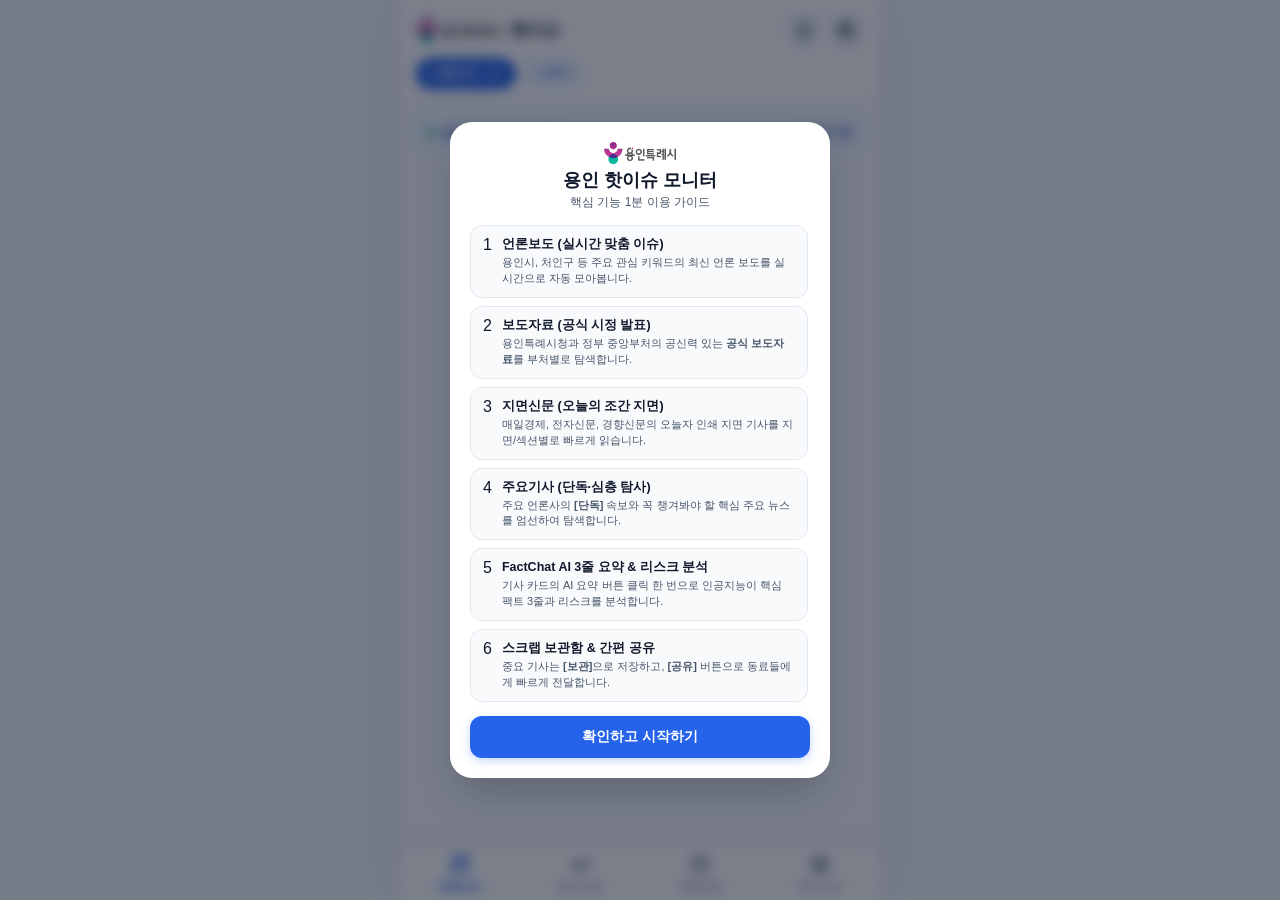
==== commit b09e0ac7: "fix(layout): add safe-area-inset-top padding to app-header for iPhone Dynamic Island and status bar" ====
--- a/public/index.html
+++ b/public/index.html
@@ -9,11 +9,11 @@
   <!-- PWA Meta Tags -->
   <link rel="manifest" href="manifest.json">
   <meta name="color-scheme" content="light dark">
-  <meta name="theme-color" content="#2563EB" media="(prefers-color-scheme: light)">
+  <meta name="theme-color" content="#FFFFFF" media="(prefers-color-scheme: light)">
   <meta name="theme-color" content="#131B2E" media="(prefers-color-scheme: dark)">
   <meta name="mobile-web-app-capable" content="yes">
   <meta name="apple-mobile-web-app-capable" content="yes">
-  <meta name="apple-mobile-web-app-status-bar-style" content="black-translucent">
+  <meta name="apple-mobile-web-app-status-bar-style" content="default">
   <link rel="apple-touch-icon" href="apple-touch-icon.png">
   <link rel="icon" type="image/png" href="icon-512.png">
   <link rel="preconnect" href="https://fonts.googleapis.com">
@@ -23,7 +23,7 @@
     rel="stylesheet">
 
   <!-- Modular Design System CSS -->
-  <link rel="stylesheet" href="css/styles.css?v=4000">
+  <link rel="stylesheet" href="css/styles.css?v=4001">
 </head>
 
 <body>
@@ -375,9 +375,9 @@
   </div>
 
   <!-- Deep Module Scripts -->
-  <script src="js/storage.js?v=4000"></script>
-  <script src="js/api.js?v=4000"></script>
-  <script src="js/app.js?v=4000"></script>
+  <script src="js/storage.js?v=4001"></script>
+  <script src="js/api.js?v=4001"></script>
+  <script src="js/app.js?v=4001"></script>
   <script>
     if ('serviceWorker' in navigator) {
       navigator.serviceWorker.getRegistrations().then(regs => {
--- a/public/css/styles.css
+++ b/public/css/styles.css
@@ -106,7 +106,12 @@
   background: rgba(255, 255, 255, 0.95);
   backdrop-filter: blur(12px);
   -webkit-backdrop-filter: blur(12px);
-  padding: 12px 16px 10px;
+  padding-top: 12px;
+  padding-top: calc(12px + constant(safe-area-inset-top, 0px));
+  padding-top: calc(12px + env(safe-area-inset-top, 0px));
+  padding-right: 16px;
+  padding-bottom: 10px;
+  padding-left: 16px;
   border-bottom: 1px solid var(--border-main);
   flex-shrink: 0;
   z-index: 50;
@@ -1129,6 +1134,11 @@
     overflow: hidden !important;
   }
 
+  .app-header {
+    padding-top: calc(12px + constant(safe-area-inset-top, 0px)) !important;
+    padding-top: calc(12px + env(safe-area-inset-top, 0px)) !important;
+  }
+
   .app-bottom-nav {
     position: fixed !important;
     bottom: 0 !important;
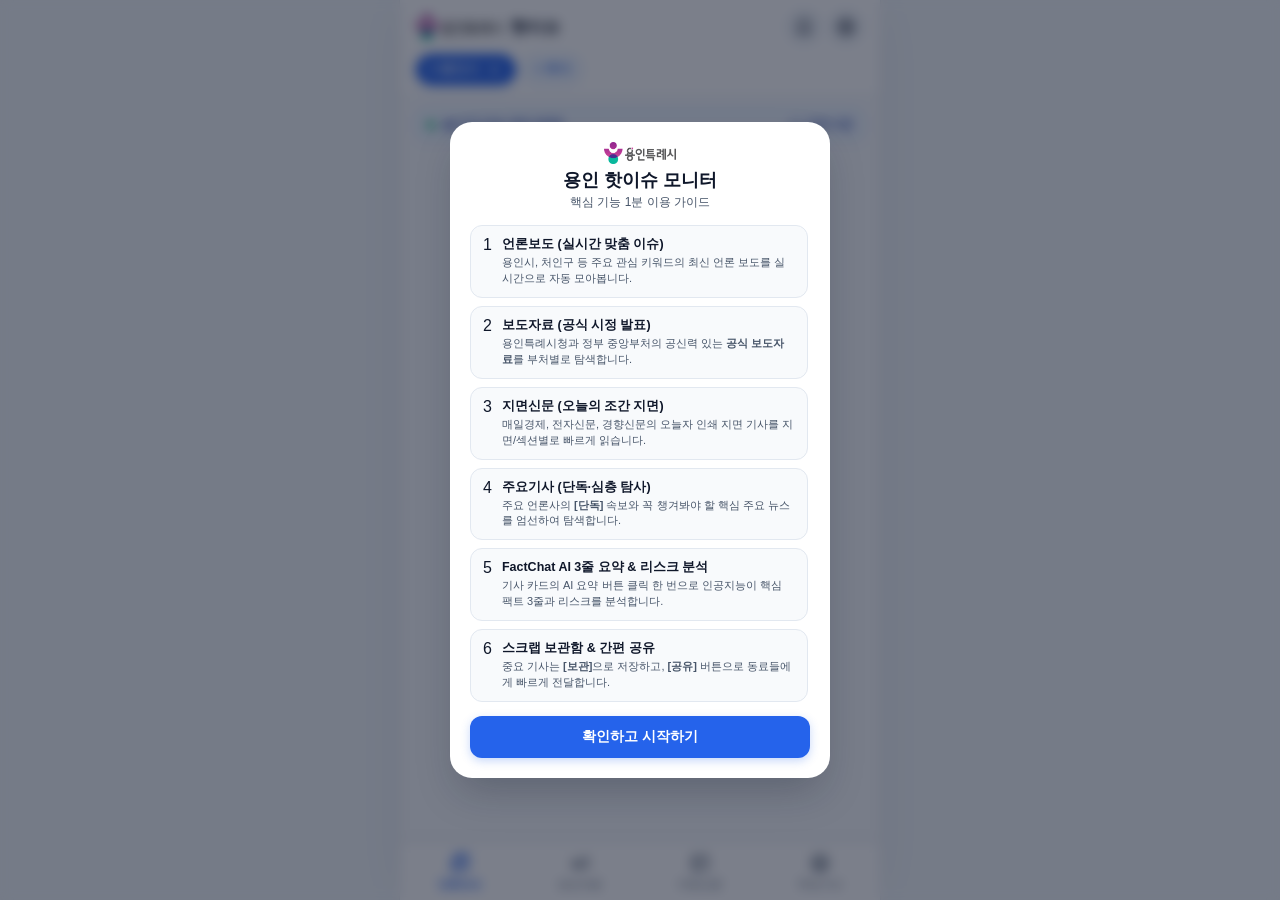
==== commit 01fe09b7: "fix(ui): eliminate header blur with solid background, compact bottom navigation spacing, and apply d" ====
--- a/public/index.html
+++ b/public/index.html
@@ -23,7 +23,7 @@
     rel="stylesheet">
 
   <!-- Modular Design System CSS -->
-  <link rel="stylesheet" href="css/styles.css?v=4001">
+  <link rel="stylesheet" href="css/styles.css?v=4003">
 </head>
 
 <body>
@@ -375,9 +375,9 @@
   </div>
 
   <!-- Deep Module Scripts -->
-  <script src="js/storage.js?v=4001"></script>
-  <script src="js/api.js?v=4001"></script>
-  <script src="js/app.js?v=4001"></script>
+  <script src="js/storage.js?v=4003"></script>
+  <script src="js/api.js?v=4003"></script>
+  <script src="js/app.js?v=4003"></script>
   <script>
     if ('serviceWorker' in navigator) {
       navigator.serviceWorker.getRegistrations().then(regs => {
--- a/public/css/styles.css
+++ b/public/css/styles.css
@@ -101,16 +101,12 @@
   background: var(--bg-app);
 }
 
-/* App Header */
+/* App Header - Crisp, Solid, Never Blurry */
 .app-header {
-  background: rgba(255, 255, 255, 0.95);
-  backdrop-filter: blur(12px);
-  -webkit-backdrop-filter: blur(12px);
-  padding-top: 12px;
-  padding-top: calc(12px + constant(safe-area-inset-top, 0px));
-  padding-top: calc(12px + env(safe-area-inset-top, 0px));
+  background: #FFFFFF;
+  padding-top: max(8px, env(safe-area-inset-top, 0px));
   padding-right: 16px;
-  padding-bottom: 10px;
+  padding-bottom: 8px;
   padding-left: 16px;
   border-bottom: 1px solid var(--border-main);
   flex-shrink: 0;
@@ -121,7 +117,8 @@
   display: flex;
   align-items: center;
   justify-content: space-between;
-  margin-bottom: 8px;
+  height: 38px;
+  margin-bottom: 6px;
 }
 
 .app-logo {
@@ -382,13 +379,13 @@
 }
 .etnews-section-chips::-webkit-scrollbar { display: none; }
 
-/* Feed Scroll Container */
+/* Feed Scroll Container - Snug & Ergonomic Spacing */
 .feed-container {
   flex: 1;
   min-height: 0;
   overflow-y: auto;
   -webkit-overflow-scrolling: touch;
-  padding: 12px 14px calc(76px + env(safe-area-inset-bottom, 0px)) 14px;
+  padding: 10px 14px calc(52px + max(8px, env(safe-area-inset-bottom, 0px))) 14px;
   display: flex;
   flex-direction: column;
   gap: 12px;
@@ -821,16 +818,14 @@
   bottom: 0;
   left: 0;
   right: 0;
-  height: calc(56px + env(safe-area-inset-bottom, 0px));
-  padding-bottom: env(safe-area-inset-bottom, 0px);
-  background: rgba(255, 255, 255, 0.94);
-  backdrop-filter: blur(20px);
-  -webkit-backdrop-filter: blur(20px);
+  background: #FFFFFF;
   border-top: 1px solid rgba(226, 232, 240, 0.9);
   display: flex;
-  align-items: stretch;
+  align-items: center;
   justify-content: space-around;
-  box-shadow: 0 -3px 16px rgba(15, 23, 42, 0.04);
+  padding-top: 6px;
+  padding-bottom: max(6px, env(safe-area-inset-bottom, 0px));
+  box-shadow: 0 -2px 10px rgba(15, 23, 42, 0.04);
   z-index: 200;
 }
 
@@ -840,14 +835,14 @@
   flex-direction: column;
   align-items: center;
   justify-content: center;
-  gap: 3px;
+  gap: 2px;
   background: none;
   border: none;
   font-size: 11px;
   font-weight: 500;
   color: var(--text-sub);
   cursor: pointer;
-  padding: 4px 0;
+  padding: 2px 0;
   transition: all 0.15s cubic-bezier(0.4, 0, 0.2, 1);
   white-space: nowrap;
   position: relative;
@@ -1102,30 +1097,25 @@
 }
 
 /* Mobile & PWA Full Screen Native Layout */
-@media (max-width: 768px), (display-mode: standalone) {
+@media (max-width: 768px), (display-mode: standalone), (hover: none) and (pointer: coarse) {
   html, body {
     padding: 0 !important;
     margin: 0 !important;
-    width: 100vw !important;
-    height: 100vh !important;
+    width: 100% !important;
+    height: 100% !important;
     height: 100dvh !important;
     max-width: 100% !important;
-    max-height: 100dvh !important;
     background-color: var(--bg-app) !important;
     overflow: hidden !important;
-    position: fixed !important;
-    inset: 0 !important;
   }
 
   .app-viewport {
-    width: 100vw !important;
+    width: 100% !important;
     max-width: 100% !important;
-    height: 100vh !important;
+    height: 100% !important;
     height: 100dvh !important;
     box-shadow: none !important;
     border-radius: 0 !important;
-    position: fixed !important;
-    inset: 0 !important;
   }
 
   .app-screen {
@@ -1135,8 +1125,7 @@
   }
 
   .app-header {
-    padding-top: calc(12px + constant(safe-area-inset-top, 0px)) !important;
-    padding-top: calc(12px + env(safe-area-inset-top, 0px)) !important;
+    padding-top: max(8px, env(safe-area-inset-top, 0px)) !important;
   }
 
   .app-bottom-nav {
@@ -1144,6 +1133,7 @@
     bottom: 0 !important;
     left: 0 !important;
     right: 0 !important;
+    max-width: 100% !important;
     z-index: 1000 !important;
   }
 
@@ -1199,7 +1189,7 @@
   }
 
   .app-header {
-    background: rgba(19, 27, 46, 0.92);
+    background: #131B2E;
     border-bottom: 1px solid var(--border-main);
   }
 
@@ -1208,9 +1198,9 @@
   }
 
   .app-bottom-nav {
-    background: rgba(19, 27, 46, 0.92);
+    background: #131B2E;
     border-top: 1px solid var(--border-main);
-    box-shadow: 0 -3px 18px rgba(0, 0, 0, 0.5);
+    box-shadow: 0 -2px 12px rgba(0, 0, 0, 0.5);
   }
 
   .nav-item {
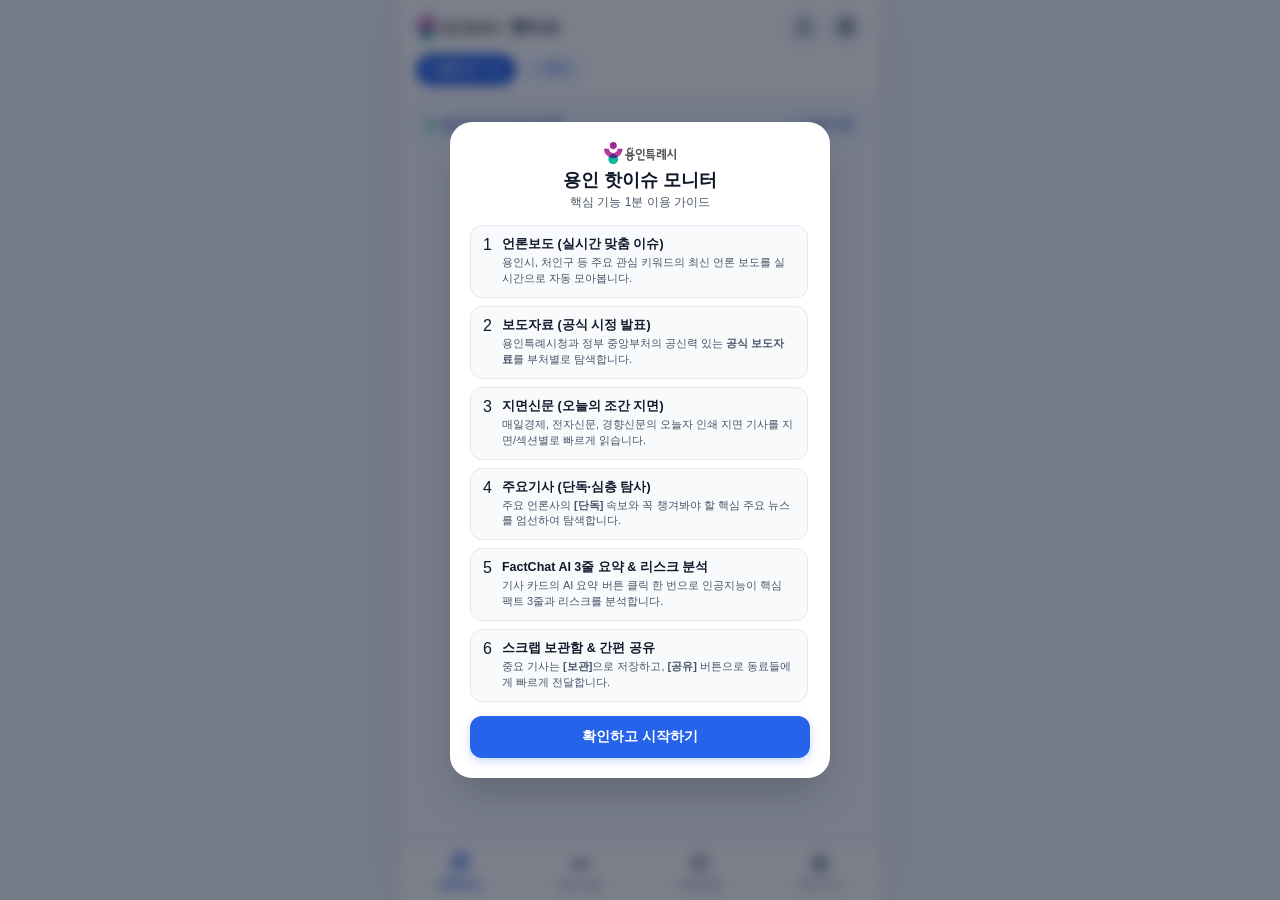
==== commit a5bb5862: "fix(layout): unify root and header background to pure white to eliminate status bar gray haze across" ====
--- a/public/index.html
+++ b/public/index.html
@@ -11,6 +11,7 @@
   <meta name="color-scheme" content="light dark">
   <meta name="theme-color" content="#FFFFFF" media="(prefers-color-scheme: light)">
   <meta name="theme-color" content="#131B2E" media="(prefers-color-scheme: dark)">
+  <meta name="theme-color" content="#FFFFFF">
   <meta name="mobile-web-app-capable" content="yes">
   <meta name="apple-mobile-web-app-capable" content="yes">
   <meta name="apple-mobile-web-app-status-bar-style" content="default">
@@ -23,7 +24,7 @@
     rel="stylesheet">
 
   <!-- Modular Design System CSS -->
-  <link rel="stylesheet" href="css/styles.css?v=4003">
+  <link rel="stylesheet" href="css/styles.css?v=4004">
 </head>
 
 <body>
--- a/public/css/styles.css
+++ b/public/css/styles.css
@@ -82,7 +82,7 @@
   min-height: 100dvh;
   height: 100vh;
   height: 100dvh;
-  background: var(--bg-app);
+  background: #FFFFFF;
   display: flex;
   flex-direction: column;
   box-shadow: 0 0 50px -10px rgba(15, 23, 42, 0.08), 0 0 0 1px rgba(15, 23, 42, 0.04);
@@ -98,7 +98,7 @@
   flex-direction: column;
   overflow: hidden;
   position: relative;
-  background: var(--bg-app);
+  background: #FFFFFF;
 }
 
 /* App Header - Crisp, Solid, Never Blurry */
@@ -385,6 +385,7 @@
   min-height: 0;
   overflow-y: auto;
   -webkit-overflow-scrolling: touch;
+  background: var(--bg-app);
   padding: 10px 14px calc(52px + max(8px, env(safe-area-inset-bottom, 0px))) 14px;
   display: flex;
   flex-direction: column;
@@ -1105,7 +1106,7 @@
     height: 100% !important;
     height: 100dvh !important;
     max-width: 100% !important;
-    background-color: var(--bg-app) !important;
+    background-color: #FFFFFF !important;
     overflow: hidden !important;
   }
 
@@ -1114,6 +1115,7 @@
     max-width: 100% !important;
     height: 100% !important;
     height: 100dvh !important;
+    background: #FFFFFF !important;
     box-shadow: none !important;
     border-radius: 0 !important;
   }
@@ -1121,6 +1123,7 @@
   .app-screen {
     height: 100% !important;
     max-height: 100dvh !important;
+    background: #FFFFFF !important;
     overflow: hidden !important;
   }
 
@@ -1178,14 +1181,26 @@
     --shadow-hover: 0 8px 24px -3px rgba(0, 0, 0, 0.6);
   }
 
+  html, body {
+    background-color: #131B2E !important;
+  }
+
   body {
-    background: #020617;
+    background: #131B2E;
     color: var(--text-main);
   }
 
   .app-viewport {
-    background: var(--bg-app);
+    background: #131B2E !important;
     box-shadow: 0 0 50px -10px rgba(0, 0, 0, 0.7), 0 0 0 1px rgba(255, 255, 255, 0.06);
+  }
+
+  .app-screen {
+    background: #131B2E !important;
+  }
+
+  .feed-container {
+    background: #090D16;
   }
 
   .app-header {
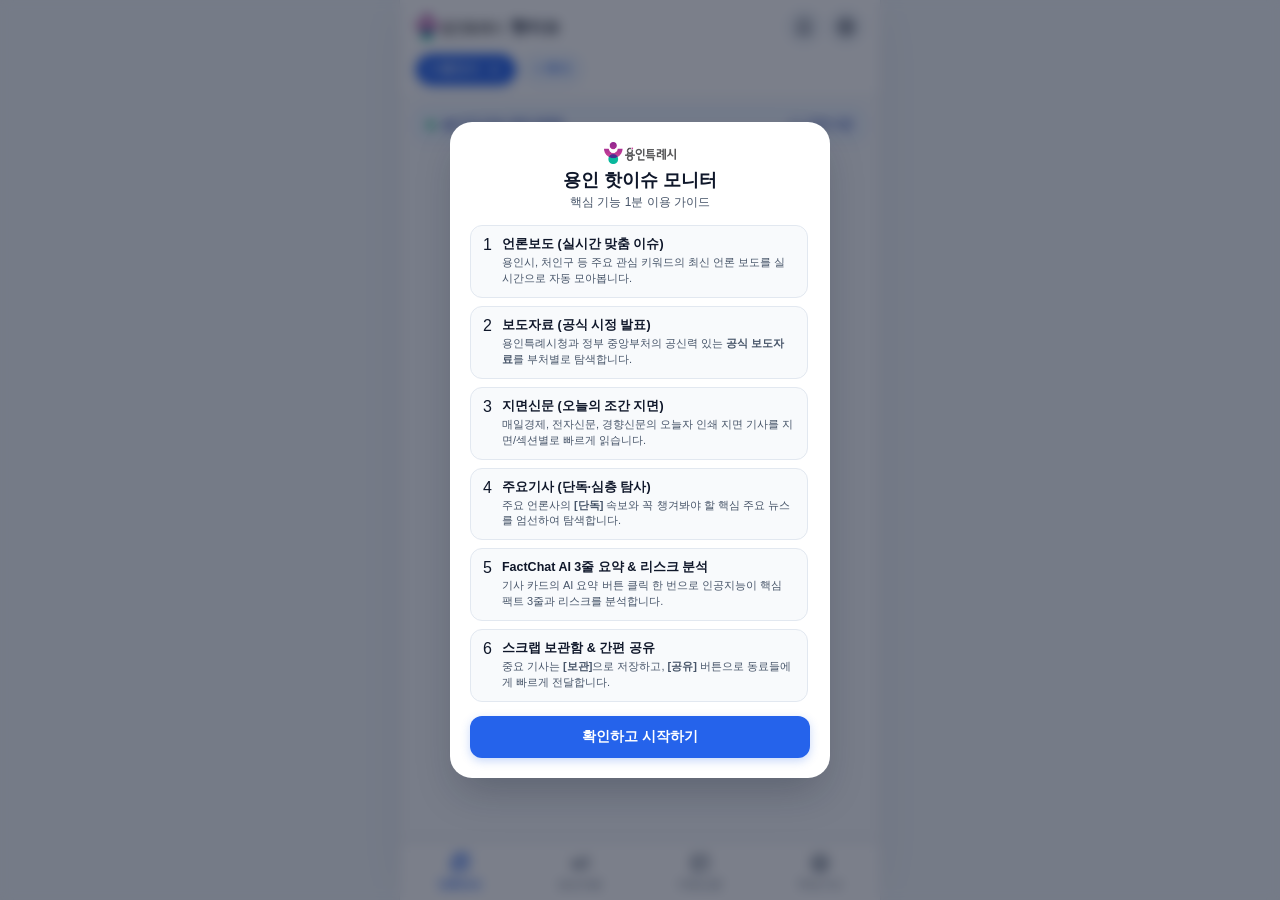
==== commit 805a4742: "fix(ios): add fixed hardware-accelerated status bar anchor plate to permanently prevent WebKit progr" ====
--- a/public/index.html
+++ b/public/index.html
@@ -24,10 +24,13 @@
     rel="stylesheet">
 
   <!-- Modular Design System CSS -->
-  <link rel="stylesheet" href="css/styles.css?v=4004">
+  <link rel="stylesheet" href="css/styles.css?v=4005">
 </head>
 
 <body>
+
+  <!-- Dedicated iOS Safe Area Status Bar Solid Anchor: Blocks WebKit progressive blur on cold & warm launch -->
+  <div class="ios-status-bar-fill" aria-hidden="true"></div>
 
   <!-- App Main Viewport -->
   <div class="app-viewport">
@@ -376,9 +379,9 @@
   </div>
 
   <!-- Deep Module Scripts -->
-  <script src="js/storage.js?v=4003"></script>
-  <script src="js/api.js?v=4003"></script>
-  <script src="js/app.js?v=4003"></script>
+  <script src="js/storage.js?v=4005"></script>
+  <script src="js/api.js?v=4005"></script>
+  <script src="js/app.js?v=4005"></script>
   <script>
     if ('serviceWorker' in navigator) {
       navigator.serviceWorker.getRegistrations().then(regs => {
--- a/public/css/styles.css
+++ b/public/css/styles.css
@@ -101,9 +101,27 @@
   background: #FFFFFF;
 }
 
+/* Dedicated iOS Status Bar Solid Plate: Eliminates WebKit Progressive Blur on Cold & Warm Launch */
+.ios-status-bar-fill {
+  position: fixed;
+  top: 0;
+  left: 0;
+  right: 0;
+  height: env(safe-area-inset-top, 0px);
+  background-color: #FFFFFF;
+  z-index: 100;
+  pointer-events: none;
+  -webkit-transform: translateZ(0);
+  transform: translateZ(0);
+  -webkit-backface-visibility: hidden;
+  backface-visibility: hidden;
+  will-change: transform;
+}
+
 /* App Header - Crisp, Solid, Never Blurry */
 .app-header {
   background: #FFFFFF;
+  position: relative;
   padding-top: max(8px, env(safe-area-inset-top, 0px));
   padding-right: 16px;
   padding-bottom: 8px;
@@ -111,6 +129,11 @@
   border-bottom: 1px solid var(--border-main);
   flex-shrink: 0;
   z-index: 50;
+  -webkit-transform: translateZ(0);
+  transform: translateZ(0);
+  -webkit-backface-visibility: hidden;
+  backface-visibility: hidden;
+  contain: paint;
 }
 
 .app-title-bar {
@@ -1185,6 +1208,10 @@
     background-color: #131B2E !important;
   }
 
+  .ios-status-bar-fill {
+    background-color: #131B2E !important;
+  }
+
   body {
     background: #131B2E;
     color: var(--text-main);
